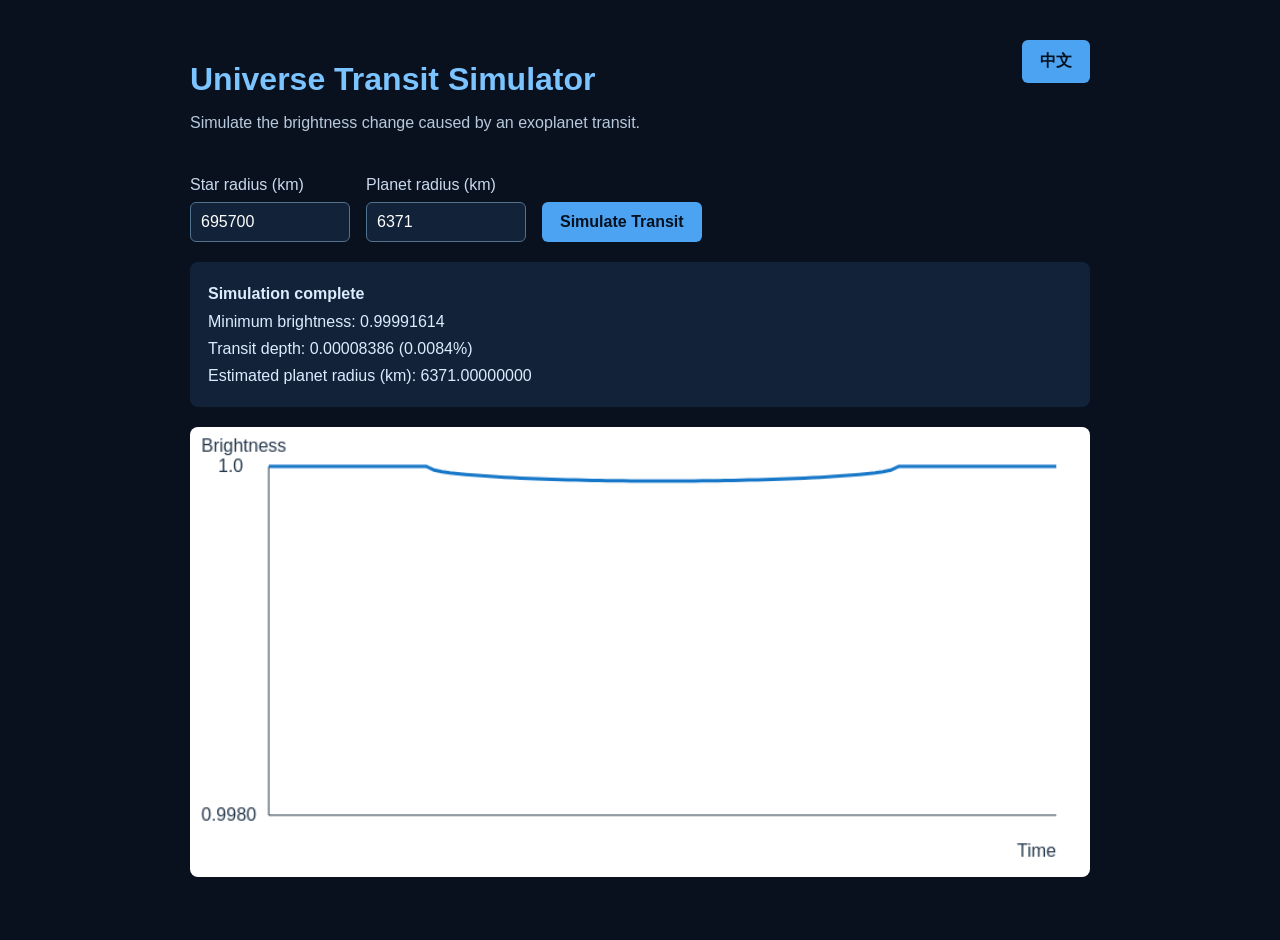
==== web/index.html @ 0ec91656 "Created a Universe" ====
<!DOCTYPE html>
<html lang="en">
<head>
  <meta charset="UTF-8">
  <meta name="viewport" content="width=device-width, initial-scale=1.0">
  <title>Universe Transit Simulator</title>
  <link rel="stylesheet" href="style.css">
  <script src="app.js" defer></script>
</head>

<body>
  <main>
    <div class="top-bar">
      <div>
        <h1 data-i18n="title">Universe Transit Simulator</h1>
        <p data-i18n="subtitle">
          Simulate the brightness change caused by an exoplanet transit.
        </p>
      </div>

      <button id="language-button">中文</button>
    </div>

    <section class="controls">
      <label>
        <span data-i18n="starRadius">Star radius</span>
        <input id="star-radius" type="number" value="695700" min="1" step="1">
      </label>

      <label>
        <span data-i18n="planetRadius">Planet radius</span>
        <input id="planet-radius" type="number" value="6371" min="1" step="1">
      </label>

      <button id="simulate-button" data-i18n="simulate">
        Simulate Transit
      </button>
    </section>

    <section id="results"></section>

    <canvas id="light-curve" width="800" height="400"></canvas>
  </main>
</body>
</html>
---- web/style.css ----
* {
  box-sizing: border-box;
}

body {
  margin: 0;
  min-height: 100vh;
  font-family: Arial, sans-serif;
  background: #09111f;
  color: #eef5ff;
}

main {
  width: min(900px, 92%);
  margin: 40px auto;
}

h1 {
  color: #7cc4ff;
  margin-bottom: 8px;
}

p {
  color: #b7c9dc;
}

.controls {
  display: flex;
  gap: 16px;
  align-items: end;
  flex-wrap: wrap;
  margin: 28px 0 20px;
}

label {
  display: flex;
  flex-direction: column;
  gap: 8px;
  color: #c9d9eb;
}

input {
  width: 160px;
  padding: 10px;
  border: 1px solid #52718e;
  border-radius: 6px;
  background: #122238;
  color: white;
  font-size: 16px;
}

button {
  padding: 11px 18px;
  border: 0;
  border-radius: 6px;
  background: #4ba3f2;
  color: #06111f;
  font-size: 16px;
  font-weight: bold;
  cursor: pointer;
}

button:hover {
  background: #7cc4ff;
}

#results {
  min-height: 90px;
  padding: 18px;
  margin-bottom: 20px;
  border-radius: 8px;
  background: #122238;
  color: #dcecff;
  line-height: 1.7;
}

canvas {
  width: 100%;
  background: white;
  border-radius: 8px;
}

.top-bar {
  display: flex;
  justify-content: space-between;
  gap: 20px;
  align-items: start;
}

#language-button {
  white-space: nowrap;
}
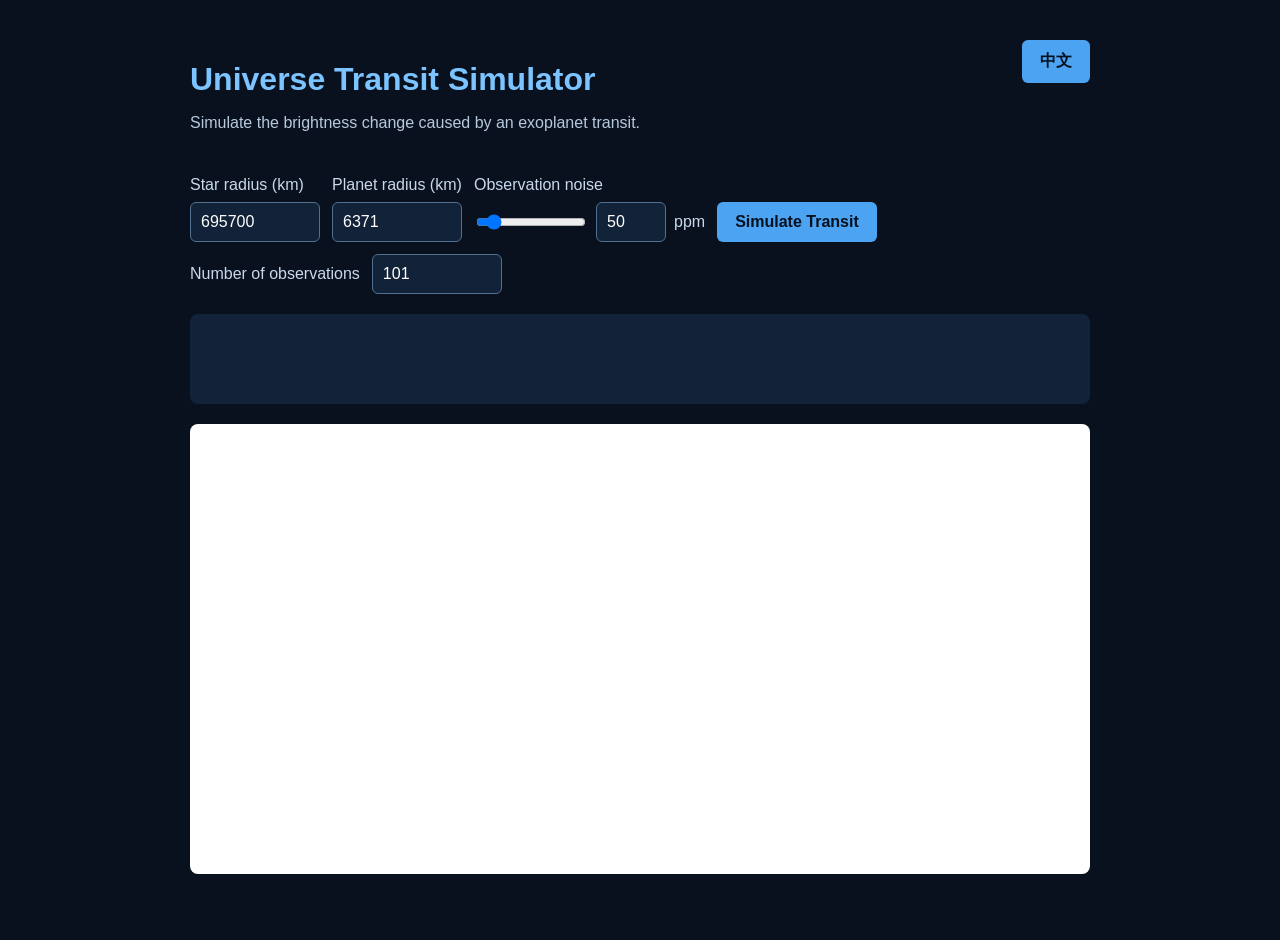
==== commit 85042daa: "Update" ====
--- a/web/index.html
+++ b/web/index.html
@@ -23,18 +23,59 @@
 
     <section class="controls">
       <label>
-        <span data-i18n="starRadius">Star radius</span>
+        <span data-i18n="starRadius">Star radius (km)</span>
         <input id="star-radius" type="number" value="695700" min="1" step="1">
       </label>
 
       <label>
-        <span data-i18n="planetRadius">Planet radius</span>
+        <span data-i18n="planetRadius">Planet radius (km)</span>
         <input id="planet-radius" type="number" value="6371" min="1" step="1">
       </label>
 
-      <button id="simulate-button" data-i18n="simulate">
-        Simulate Transit
-      </button>
+    <label class="noise-control">
+    <span data-i18n="noiseLevel">Observation noise</span>
+
+    <div class="noise-inputs">
+        <input
+        id="noise-level"
+        type="range"
+        value="50"
+        min="0"
+        max="500"
+        step="1"
+        >
+
+        <input
+        id="noise-number"
+        type="number"
+        value="50"
+        min="0"
+        max="500"
+        step="1"
+        >
+
+        <span>ppm</span>
+    </div>
+    </label>
+
+      <div class="simulation-action">
+        <button id="simulate-button" data-i18n="simulate">
+          Simulate Transit
+        </button>
+        <span id="simulation-status" aria-live="polite"></span>
+      </div>
+
+      <label class="observation-control">
+        <span data-i18n="observationCount">Number of observations</span>
+        <input
+          id="observation-count"
+          type="number"
+          value="101"
+          min="2"
+          max="1000"
+          step="1"
+        >
+      </label>
     </section>
 
     <section id="results"></section>
--- a/web/style.css
+++ b/web/style.css
@@ -26,7 +26,7 @@
 
 .controls {
   display: flex;
-  gap: 16px;
+  gap: 12px;
   align-items: end;
   flex-wrap: wrap;
   margin: 28px 0 20px;
@@ -89,4 +89,52 @@
 
 #language-button {
   white-space: nowrap;
-}+}
+
+input[type="range"] {
+  width: 110px;
+  padding: 0;
+}
+
+output {
+  color: #7cc4ff;
+  font-weight: bold;
+}
+
+.noise-inputs {
+  display: flex;
+  align-items: center;
+  gap: 8px;
+}
+
+#noise-number {
+  width: 70px;
+}
+
+.controls > label:not(.noise-control) input {
+  width: 130px;
+}
+
+.simulation-action {
+  display: flex;
+  align-items: center;
+  align-self: flex-end;
+  gap: 10px;
+  white-space: nowrap;
+}
+
+#simulation-status {
+  color: #7cc4ff;
+  font-weight: bold;
+}
+
+.observation-control {
+  flex-basis: 100%;
+  flex-direction: row;
+  align-items: center;
+  gap: 12px;
+}
+
+.observation-control input {
+  width: 110px;
+}
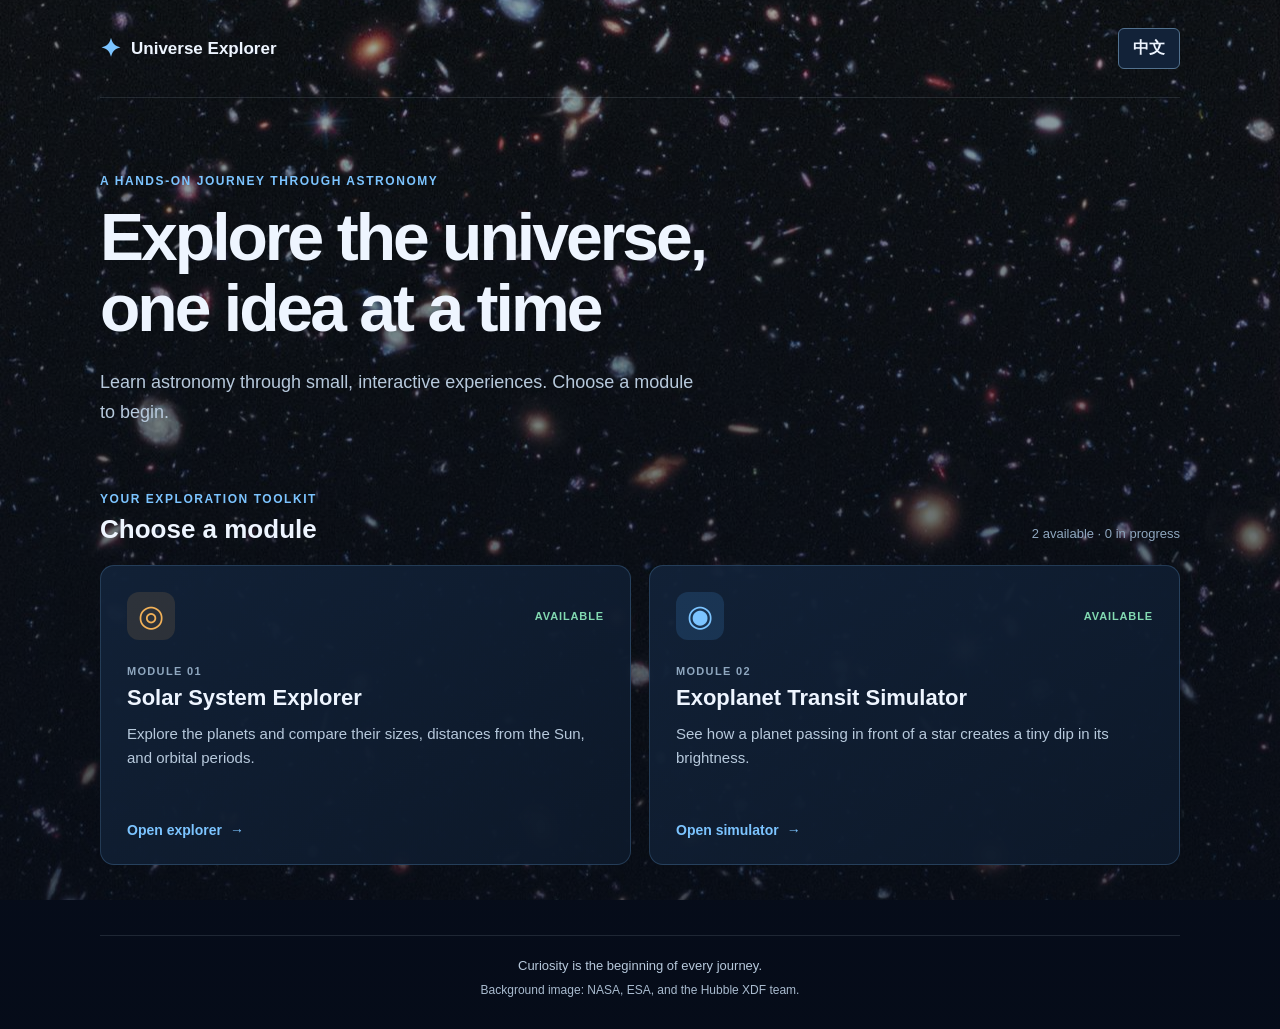
==== commit 7c3ffbfd: "Updates" ====
--- a/web/index.html
+++ b/web/index.html
@@ -3,84 +3,84 @@
 <head>
   <meta charset="UTF-8">
   <meta name="viewport" content="width=device-width, initial-scale=1.0">
-  <title>Universe Transit Simulator</title>
+  <meta name="theme-color" content="#09111f">
+  <title>Universe Explorer</title>
   <link rel="stylesheet" href="style.css">
-  <script src="app.js" defer></script>
+  <script src="home.js" defer></script>
 </head>
 
-<body>
+<body class="home-page">
   <main>
-    <div class="top-bar">
-      <div>
-        <h1 data-i18n="title">Universe Transit Simulator</h1>
-        <p data-i18n="subtitle">
-          Simulate the brightness change caused by an exoplanet transit.
-        </p>
+    <header class="home-header">
+      <a id="home-brand" class="home-brand" href="index.html" aria-label="Universe Explorer home">
+        <span class="brand-symbol" aria-hidden="true">✦</span>
+        <span data-i18n="brand">Universe Explorer</span>
+      </a>
+      <button id="language-button" type="button" aria-label="Change language">中文</button>
+    </header>
+
+    <section class="home-hero" aria-labelledby="home-title">
+      <p class="eyebrow" data-i18n="eyebrow">A hands-on journey through astronomy</p>
+      <h1 id="home-title" data-i18n="title">Explore the universe, one idea at a time.</h1>
+      <p class="home-intro" data-i18n="subtitle">
+        Learn astronomy through small, interactive experiences. Choose a module to begin.
+      </p>
+    </section>
+
+    <section class="module-section" aria-labelledby="modules-title">
+      <div class="section-heading">
+        <div>
+          <p class="eyebrow" data-i18n="collection">YOUR EXPLORATION TOOLKIT</p>
+          <h2 id="modules-title" data-i18n="modulesTitle">Choose a module</h2>
+        </div>
+        <span class="module-count" data-i18n="moduleCount">02 available · 00 in progress</span>
       </div>
 
-      <button id="language-button">中文</button>
-    </div>
+      <div class="module-grid">
+        <a class="module-card module-card-active" href="solar.html">
+          <div class="module-card-top">
+            <span class="module-icon solar-icon" aria-hidden="true">◎</span>
+            <span class="module-status status-available" data-i18n="available">AVAILABLE</span>
+          </div>
+          <p class="module-number" data-i18n="moduleOne">MODULE 01</p>
+          <h3 data-i18n="solarTitle">Solar System Explorer</h3>
+          <p class="module-description" data-i18n="solarDescription">
+            Explore the planets and compare their sizes, distances from the Sun, and orbital periods.
+          </p>
+          <span class="module-action">
+            <span data-i18n="openSolar">Open explorer</span>
+            <span aria-hidden="true">→</span>
+          </span>
+        </a>
 
-    <section class="controls">
-      <label>
-        <span data-i18n="starRadius">Star radius (km)</span>
-        <input id="star-radius" type="number" value="695700" min="1" step="1">
-      </label>
-
-      <label>
-        <span data-i18n="planetRadius">Planet radius (km)</span>
-        <input id="planet-radius" type="number" value="6371" min="1" step="1">
-      </label>
-
-    <label class="noise-control">
-    <span data-i18n="noiseLevel">Observation noise</span>
-
-    <div class="noise-inputs">
-        <input
-        id="noise-level"
-        type="range"
-        value="50"
-        min="0"
-        max="500"
-        step="1"
-        >
-
-        <input
-        id="noise-number"
-        type="number"
-        value="50"
-        min="0"
-        max="500"
-        step="1"
-        >
-
-        <span>ppm</span>
-    </div>
-    </label>
-
-      <div class="simulation-action">
-        <button id="simulate-button" data-i18n="simulate">
-          Simulate Transit
-        </button>
-        <span id="simulation-status" aria-live="polite"></span>
+        <a class="module-card module-card-active" href="transit.html">
+          <div class="module-card-top">
+            <span class="module-icon transit-icon" aria-hidden="true">◉</span>
+            <span class="module-status status-available" data-i18n="available">AVAILABLE</span>
+          </div>
+          <p class="module-number" data-i18n="moduleTwo">MODULE 02</p>
+          <h3 data-i18n="transitTitle">Exoplanet Transit Simulator</h3>
+          <p class="module-description" data-i18n="transitDescription">
+            See how a planet passing in front of a star creates a tiny dip in its brightness.
+          </p>
+          <span class="module-action">
+            <span data-i18n="openModule">Open simulator</span>
+            <span aria-hidden="true">→</span>
+          </span>
+        </a>
       </div>
-
-      <label class="observation-control">
-        <span data-i18n="observationCount">Number of observations</span>
-        <input
-          id="observation-count"
-          type="number"
-          value="101"
-          min="2"
-          max="1000"
-          step="1"
-        >
-      </label>
     </section>
 
-    <section id="results"></section>
-
-    <canvas id="light-curve" width="800" height="400"></canvas>
+    <footer class="home-footer">
+      <p data-i18n="footer">Curiosity is the beginning of every journey.</p>
+      <a
+        class="image-credit"
+        href="https://images.nasa.gov/details/GSFC_20171208_Archive_e001651"
+        target="_blank"
+        rel="noreferrer"
+        data-i18n="homeImageCredit"
+      >Background image: NASA, ESA, and the Hubble XDF team.</a>
+    </footer>
   </main>
 </body>
 </html>
--- a/web/style.css
+++ b/web/style.css
@@ -6,7 +6,13 @@
   margin: 0;
   min-height: 100vh;
   font-family: Arial, sans-serif;
-  background: #09111f;
+  background-color: #080f1d;
+  background-image:
+    linear-gradient(180deg, rgba(5, 11, 24, 0.83), rgba(5, 11, 24, 0.91)),
+    url("images/kepler-9-transit-concept.jpg");
+  background-size: cover;
+  background-position: center 24%;
+  background-attachment: fixed;
   color: #eef5ff;
 }
 
@@ -74,6 +80,24 @@
   line-height: 1.7;
 }
 
+.results-panel h2 {
+  margin: 0 0 10px;
+  color: #eef5ff;
+  font-size: 20px;
+}
+
+.result-interpretation {
+  display: inline-block;
+  margin-top: 6px;
+  color: #b7c9dc;
+}
+
+.result-caveat {
+  margin: 8px 0 0;
+  color: #9db1c6;
+  font-size: 13px;
+}
+
 canvas {
   width: 100%;
   background: white;
@@ -138,3 +162,799 @@
 .observation-control input {
   width: 110px;
 }
+
+.model-note {
+  margin: 0 0 22px;
+  padding: 16px 18px;
+  border: 1px solid #29445f;
+  border-radius: 8px;
+  background: #0e1b2c;
+  color: #c9d9eb;
+  line-height: 1.65;
+}
+
+.model-note summary {
+  color: #7cc4ff;
+  cursor: pointer;
+  font-weight: bold;
+}
+
+.model-note p:last-child {
+  margin-bottom: 0;
+}
+
+.model-note code {
+  color: #eef5ff;
+}
+
+.chart-section h2 {
+  margin: 0 0 12px;
+  color: #eef5ff;
+  font-size: 20px;
+}
+
+.visually-hidden {
+  position: absolute;
+  width: 1px;
+  height: 1px;
+  padding: 0;
+  margin: -1px;
+  overflow: hidden;
+  clip: rect(0, 0, 0, 0);
+  white-space: nowrap;
+  border: 0;
+}
+
+.top-actions {
+  display: flex;
+  align-items: center;
+  gap: 14px;
+}
+
+.back-home {
+  color: #b7c9dc;
+  text-decoration: none;
+  white-space: nowrap;
+}
+
+.back-home:hover {
+  color: #7cc4ff;
+}
+
+.home-page {
+  background:
+    linear-gradient(180deg, rgba(5, 11, 24, 0.38), rgba(5, 11, 24, 0.78)),
+    url("images/hubble-extreme-deep-field.jpg") center 42% / cover fixed,
+    #080f1d;
+}
+
+.transit-page {
+  background-image:
+    linear-gradient(180deg, rgba(5, 11, 24, 0.81), rgba(5, 11, 24, 0.9)),
+    url("images/kepler-9-transit-concept.jpg");
+  background-position: center 20%;
+}
+
+.image-credit {
+  color: #a9bbcf;
+  font-size: 12px;
+  line-height: 1.5;
+  text-decoration: none;
+}
+
+.image-credit:hover {
+  color: #d8e9fa;
+  text-decoration: underline;
+}
+
+.page-image-credit {
+  padding: 22px 0 30px;
+  text-align: right;
+}
+
+.home-footer p {
+  margin: 0 0 8px;
+}
+
+.home-footer .image-credit {
+  display: inline-block;
+  max-width: 100%;
+  text-align: center;
+}
+
+.solar-page {
+  background:
+    linear-gradient(180deg, rgba(5, 11, 24, 0.7), rgba(5, 11, 24, 0.83)),
+    url("images/solar-system-eight-planets.jpg") center 28% / cover fixed,
+    #080f1d;
+  background-attachment: fixed;
+}
+
+.solar-main {
+  width: min(1000px, 92%);
+  margin: 34px auto 0;
+}
+
+.solar-intro {
+  max-width: 720px;
+  margin: 34px 0 24px;
+  color: #c1d2e3;
+  font-size: 17px;
+  line-height: 1.7;
+}
+
+.solar-intro p:last-child {
+  margin-bottom: 0;
+}
+
+.solar-panel {
+  margin: 18px 0;
+  padding: 24px;
+  border: 1px solid rgba(137, 176, 211, 0.2);
+  border-radius: 16px;
+  background: linear-gradient(145deg, rgba(14, 28, 47, 0.94), rgba(9, 19, 34, 0.94));
+  box-shadow: 0 18px 55px rgba(0, 0, 0, 0.16);
+}
+
+.solar-section-heading {
+  display: flex;
+  align-items: center;
+  justify-content: space-between;
+  gap: 18px;
+}
+
+.solar-section-heading .eyebrow,
+.solar-panel > .eyebrow {
+  margin-bottom: 7px;
+}
+
+.solar-panel h2 {
+  margin: 0;
+  color: #eef5ff;
+  font-size: clamp(21px, 3vw, 27px);
+}
+
+.section-description {
+  max-width: 760px;
+  margin: 12px 0 0;
+  color: #9fb4c9;
+  font-size: 14px;
+  line-height: 1.65;
+}
+
+.secondary-button {
+  flex: 0 0 auto;
+  border: 1px solid #526d89;
+  background: rgba(18, 34, 56, 0.82);
+  color: #e2effc;
+}
+
+.secondary-button:hover {
+  background: #1b3551;
+}
+
+.orbit-visual {
+  overflow: hidden;
+  margin: 18px auto 8px;
+  border: 1px solid rgba(119, 157, 193, 0.14);
+  border-radius: 14px;
+  background:
+    radial-gradient(ellipse at center, rgba(29, 56, 84, 0.58), rgba(6, 14, 26, 0.88) 72%);
+}
+
+.orbit-svg {
+  display: block;
+  width: 100%;
+  height: auto;
+  max-height: 620px;
+}
+
+.orbit-tracks circle {
+  fill: none;
+  stroke: rgba(164, 191, 216, 0.24);
+  stroke-width: 1.25;
+  stroke-dasharray: 3 6;
+}
+
+.sun-glow {
+  fill: url(#sun-glow);
+}
+
+.sun-core {
+  fill: #fff4c2;
+  filter: drop-shadow(0 0 9px rgba(255, 196, 94, 0.9));
+}
+
+.sun-hit-area {
+  fill: transparent;
+  cursor: pointer;
+}
+
+.sun-select:focus-visible {
+  outline: none;
+}
+
+.sun-select:focus-visible .sun-core {
+  stroke: #ffffff;
+  stroke-width: 3;
+}
+
+.orbit-motion {
+  transform-box: view-box;
+  transform-origin: 400px 325px;
+  animation: orbit-revolution var(--orbit-duration) linear infinite;
+}
+
+.orbit-motion circle {
+  stroke: rgba(255, 255, 255, 0.6);
+  stroke-width: 1;
+  transition: filter 180ms ease, stroke-width 180ms ease;
+}
+
+.orbit-motion.mercury-orbit circle { fill: #aaa39b; }
+.orbit-motion.venus-orbit circle { fill: #e6b875; }
+.orbit-motion.earth-orbit circle { fill: #61a9f2; }
+.orbit-motion.mars-orbit circle { fill: #e37b58; }
+.orbit-motion.jupiter-orbit circle { fill: #dfa779; }
+.orbit-motion.saturn-orbit circle { fill: #e8cd87; }
+.orbit-motion.uranus-orbit circle { fill: #81d5dc; }
+.orbit-motion.neptune-orbit circle { fill: #5d84ee; }
+
+.saturn-rings {
+  fill: none;
+  stroke: #eed89f;
+  stroke-width: 2.5;
+}
+
+.orbit-visual.is-paused .orbit-motion {
+  animation-play-state: paused;
+}
+
+.orbit-visual[data-selected="mercury"] .mercury-orbit circle,
+.orbit-visual[data-selected="venus"] .venus-orbit circle,
+.orbit-visual[data-selected="earth"] .earth-orbit circle,
+.orbit-visual[data-selected="mars"] .mars-orbit circle,
+.orbit-visual[data-selected="jupiter"] .jupiter-orbit circle,
+.orbit-visual[data-selected="saturn"] .saturn-orbit circle,
+.orbit-visual[data-selected="uranus"] .uranus-orbit circle,
+.orbit-visual[data-selected="neptune"] .neptune-orbit circle {
+  filter: drop-shadow(0 0 8px currentColor);
+  stroke: #ffffff;
+  stroke-width: 2;
+}
+
+.orbit-visual[data-selected="sun"] .sun-core {
+  stroke: #ffffff;
+  stroke-width: 2;
+  filter: drop-shadow(0 0 14px rgba(255, 208, 105, 1));
+}
+
+@keyframes orbit-revolution {
+  from { transform: rotate(0deg); }
+  to { transform: rotate(360deg); }
+}
+
+.planet-picker {
+  display: flex;
+  flex-wrap: wrap;
+  justify-content: center;
+  gap: 8px;
+  margin-top: 16px;
+}
+
+.planet-choice {
+  display: inline-flex;
+  align-items: center;
+  gap: 8px;
+  padding: 8px 12px;
+  border: 1px solid rgba(137, 176, 211, 0.24);
+  border-radius: 999px;
+  background: rgba(8, 17, 31, 0.64);
+  color: #c9d9eb;
+  font-size: 14px;
+  font-weight: normal;
+}
+
+.planet-choice:hover,
+.planet-choice.is-selected {
+  border-color: #7cc4ff;
+  background: rgba(46, 93, 137, 0.4);
+  color: #fff;
+}
+
+.planet-choice:focus-visible,
+.size-planet:focus-visible,
+.secondary-button:focus-visible {
+  outline: 2px solid #a4d7ff;
+  outline-offset: 3px;
+}
+
+.planet-swatch {
+  width: 10px;
+  height: 10px;
+  flex: 0 0 auto;
+  border-radius: 50%;
+}
+
+.sun-swatch { background: #ffc45e; box-shadow: 0 0 8px rgba(255, 196, 94, 0.8); }
+.mercury-swatch { background: #aaa39b; }
+.venus-swatch { background: #e6b875; }
+.earth-swatch { background: #61a9f2; }
+.mars-swatch { background: #e37b58; }
+.jupiter-swatch { background: #dfa779; }
+.saturn-swatch { background: #e8cd87; }
+.uranus-swatch { background: #81d5dc; }
+.neptune-swatch { background: #5d84ee; }
+
+.planet-detail-panel {
+  border-color: rgba(124, 196, 255, 0.3);
+}
+
+.detail-heading {
+  align-items: flex-end;
+}
+
+.planet-type {
+  padding: 6px 11px;
+  border: 1px solid rgba(124, 196, 255, 0.24);
+  border-radius: 999px;
+  color: #9ecbf0;
+  font-size: 13px;
+}
+
+.planet-fact {
+  max-width: 800px;
+  margin: 15px 0 20px;
+  color: #c4d6e8;
+  line-height: 1.7;
+}
+
+.planet-stats {
+  display: grid;
+  grid-template-columns: repeat(4, minmax(0, 1fr));
+  gap: 10px;
+  margin: 0;
+}
+
+.planet-stats > div {
+  min-width: 0;
+  padding: 13px;
+  border: 1px solid rgba(137, 176, 211, 0.14);
+  border-radius: 10px;
+  background: rgba(5, 13, 25, 0.42);
+}
+
+.planet-stats dt {
+  margin-bottom: 7px;
+  color: #91a9c1;
+  font-size: 12px;
+  line-height: 1.5;
+}
+
+.planet-stats dd {
+  margin: 0;
+  color: #f0f6fc;
+  font-size: 15px;
+  font-weight: bold;
+  line-height: 1.45;
+  overflow-wrap: anywhere;
+}
+
+.unit-note {
+  margin: 12px 0 0;
+  color: #8fa7bf;
+  font-size: 12px;
+  line-height: 1.6;
+}
+
+.kepler-result {
+  margin: 16px 0 0;
+  padding: 12px 14px;
+  border-left: 3px solid #f2b158;
+  background: rgba(242, 177, 88, 0.08);
+  color: #d7e3ef;
+  font-size: 13px;
+  line-height: 1.7;
+}
+
+.kepler-result strong {
+  color: #f5c879;
+}
+
+.kepler-result-note {
+  border-left-color: #ffc45e;
+}
+
+.size-comparison {
+  display: grid;
+  grid-template-columns: repeat(8, minmax(0, 1fr));
+  gap: 8px;
+  align-items: stretch;
+  margin-top: 20px;
+}
+
+.size-planet {
+  display: flex;
+  min-width: 0;
+  flex-direction: column;
+  align-items: center;
+  justify-content: flex-end;
+  gap: 6px;
+  padding: 12px 5px;
+  border: 1px solid transparent;
+  border-radius: 10px;
+  background: rgba(5, 13, 25, 0.32);
+  color: #c9d9eb;
+  font-size: 12px;
+  font-weight: normal;
+}
+
+.size-planet:hover,
+.size-planet.is-selected {
+  border-color: rgba(124, 196, 255, 0.52);
+  background: rgba(46, 93, 137, 0.28);
+}
+
+.size-orb {
+  display: block;
+  width: var(--planet-size);
+  height: var(--planet-size);
+  flex: 0 0 auto;
+  border: 1px solid rgba(255, 255, 255, 0.42);
+  border-radius: 50%;
+  box-shadow: inset -5px -4px 9px rgba(0, 0, 0, 0.28), 0 0 12px rgba(108, 166, 220, 0.14);
+}
+
+.size-planet-name {
+  margin-top: 8px;
+  color: #eef5ff;
+  font-weight: bold;
+}
+
+.size-planet-value,
+.size-earth-ratio {
+  color: #a9bbcf;
+  font-size: 10px;
+  text-align: center;
+}
+
+.kepler-panel > p:not(.eyebrow) {
+  color: #c1d2e3;
+  line-height: 1.75;
+}
+
+.kepler-panel .book-reference {
+  margin-bottom: 0;
+  color: #91a9c1;
+  font-size: 13px;
+}
+
+.solar-footer {
+  display: flex;
+  flex-wrap: wrap;
+  justify-content: space-between;
+  gap: 8px 20px;
+  padding: 18px 0 32px;
+}
+
+@media (prefers-reduced-motion: reduce) {
+  .orbit-visual:not(.motion-enabled) .orbit-motion {
+    animation: none;
+  }
+}
+
+@media (max-width: 640px) {
+  .solar-page {
+    background-attachment: scroll;
+  }
+
+  .solar-main {
+    width: min(100% - 28px, 520px);
+    margin-top: 22px;
+  }
+
+  .solar-intro {
+    margin-top: 24px;
+    font-size: 15px;
+  }
+
+  .solar-panel {
+    padding: 18px 14px;
+  }
+
+  .solar-section-heading {
+    align-items: flex-start;
+    flex-direction: column;
+  }
+
+  .orbit-svg {
+    width: 100%;
+    max-width: 100%;
+  }
+
+  .orbit-visual {
+    height: auto;
+  }
+
+  .planet-stats {
+    grid-template-columns: repeat(2, minmax(0, 1fr));
+  }
+
+  .size-comparison {
+    grid-template-columns: repeat(4, minmax(0, 1fr));
+  }
+
+  .solar-footer {
+    flex-direction: column;
+  }
+}
+
+@media (max-width: 640px) {
+  body {
+    background-attachment: scroll;
+  }
+
+  .home-page {
+    background-attachment: scroll;
+  }
+
+  .transit-page {
+    background-attachment: scroll;
+  }
+
+  .page-image-credit {
+    text-align: left;
+  }
+}
+
+.home-page main {
+  width: min(1080px, 90%);
+  margin: 0 auto;
+}
+
+.home-header {
+  display: flex;
+  align-items: center;
+  justify-content: space-between;
+  padding: 28px 0;
+  border-bottom: 1px solid rgba(183, 201, 220, 0.14);
+}
+
+.home-brand {
+  display: inline-flex;
+  align-items: center;
+  gap: 10px;
+  color: #eef5ff;
+  font-size: 17px;
+  font-weight: bold;
+  text-decoration: none;
+}
+
+.brand-symbol {
+  color: #7cc4ff;
+  font-size: 25px;
+}
+
+.home-header button {
+  padding: 9px 14px;
+  border: 1px solid #52718e;
+  background: #122238;
+  color: #eef5ff;
+}
+
+.home-header button:hover {
+  background: #1a3452;
+}
+
+.home-hero {
+  max-width: 760px;
+  padding: 76px 0 64px;
+}
+
+.eyebrow {
+  margin: 0 0 14px;
+  color: #7cc4ff;
+  font-size: 12px;
+  font-weight: bold;
+  letter-spacing: 0.13em;
+  text-transform: uppercase;
+}
+
+.home-hero h1 {
+  max-width: 700px;
+  margin: 0;
+  color: #eef5ff;
+  font-size: clamp(38px, 7vw, 66px);
+  letter-spacing: -0.045em;
+  line-height: 1.08;
+}
+
+.home-intro {
+  max-width: 600px;
+  margin: 22px 0 0;
+  font-size: 18px;
+  line-height: 1.7;
+}
+
+.module-section {
+  padding-bottom: 70px;
+}
+
+.section-heading {
+  display: flex;
+  align-items: end;
+  justify-content: space-between;
+  gap: 20px;
+  margin-bottom: 20px;
+}
+
+.section-heading .eyebrow {
+  margin-bottom: 8px;
+}
+
+.section-heading h2 {
+  margin: 0;
+  color: #eef5ff;
+  font-size: 26px;
+}
+
+.module-count {
+  padding-bottom: 4px;
+  color: #8fa7bf;
+  font-size: 13px;
+}
+
+.module-grid {
+  display: grid;
+  grid-template-columns: repeat(2, minmax(0, 1fr));
+  gap: 18px;
+}
+
+.module-card {
+  display: flex;
+  min-height: 300px;
+  flex-direction: column;
+  align-items: flex-start;
+  padding: 26px;
+  border: 1px solid rgba(124, 196, 255, 0.2);
+  border-radius: 14px;
+  background: linear-gradient(145deg, rgba(18, 34, 56, 0.96), rgba(13, 25, 42, 0.96));
+  color: #eef5ff;
+}
+
+a.module-card {
+  text-decoration: none;
+  transition: transform 160ms ease, border-color 160ms ease, background-color 160ms ease;
+}
+
+a.module-card:hover,
+a.module-card:focus-visible {
+  transform: translateY(-4px);
+  border-color: #7cc4ff;
+  outline: none;
+}
+
+.module-card-top {
+  display: flex;
+  width: 100%;
+  align-items: center;
+  justify-content: space-between;
+}
+
+.module-icon {
+  display: grid;
+  width: 48px;
+  height: 48px;
+  place-items: center;
+  border-radius: 12px;
+  font-size: 30px;
+}
+
+.transit-icon {
+  background: rgba(75, 163, 242, 0.16);
+  color: #7cc4ff;
+}
+
+.solar-icon {
+  background: rgba(242, 177, 88, 0.12);
+  color: #f2b158;
+}
+
+.module-status {
+  font-size: 11px;
+  font-weight: bold;
+  letter-spacing: 0.08em;
+}
+
+.status-available {
+  color: #82d9b1;
+}
+
+.status-upcoming {
+  color: #f2b158;
+}
+
+.module-number {
+  margin: 25px 0 8px;
+  color: #8fa7bf;
+  font-size: 11px;
+  font-weight: bold;
+  letter-spacing: 0.12em;
+}
+
+.module-card h3 {
+  margin: 0;
+  font-size: 22px;
+}
+
+.module-description {
+  margin: 11px 0 20px;
+  color: #b7c9dc;
+  font-size: 15px;
+  line-height: 1.6;
+}
+
+.module-action {
+  display: inline-flex;
+  gap: 8px;
+  align-items: center;
+  margin-top: auto;
+  color: #7cc4ff;
+  font-size: 14px;
+  font-weight: bold;
+}
+
+.module-action-muted {
+  color: #8fa7bf;
+}
+
+.home-footer {
+  padding: 22px 0 30px;
+  border-top: 1px solid rgba(183, 201, 220, 0.14);
+  color: #8fa7bf;
+  font-size: 13px;
+  text-align: center;
+}
+
+@media (max-width: 640px) {
+  .home-page main {
+    width: min(100% - 32px, 480px);
+  }
+
+  .home-header {
+    padding: 18px 0;
+  }
+
+  .home-hero {
+    padding: 58px 0 44px;
+  }
+
+  .home-intro {
+    font-size: 16px;
+  }
+
+  .section-heading {
+    align-items: flex-start;
+    flex-direction: column;
+    gap: 8px;
+  }
+
+  .module-grid {
+    grid-template-columns: 1fr;
+  }
+
+  .module-card {
+    min-height: 270px;
+    padding: 22px;
+  }
+
+  .top-bar {
+    align-items: flex-start;
+    flex-direction: column;
+  }
+
+  .top-actions {
+    align-self: stretch;
+    justify-content: space-between;
+  }
+}
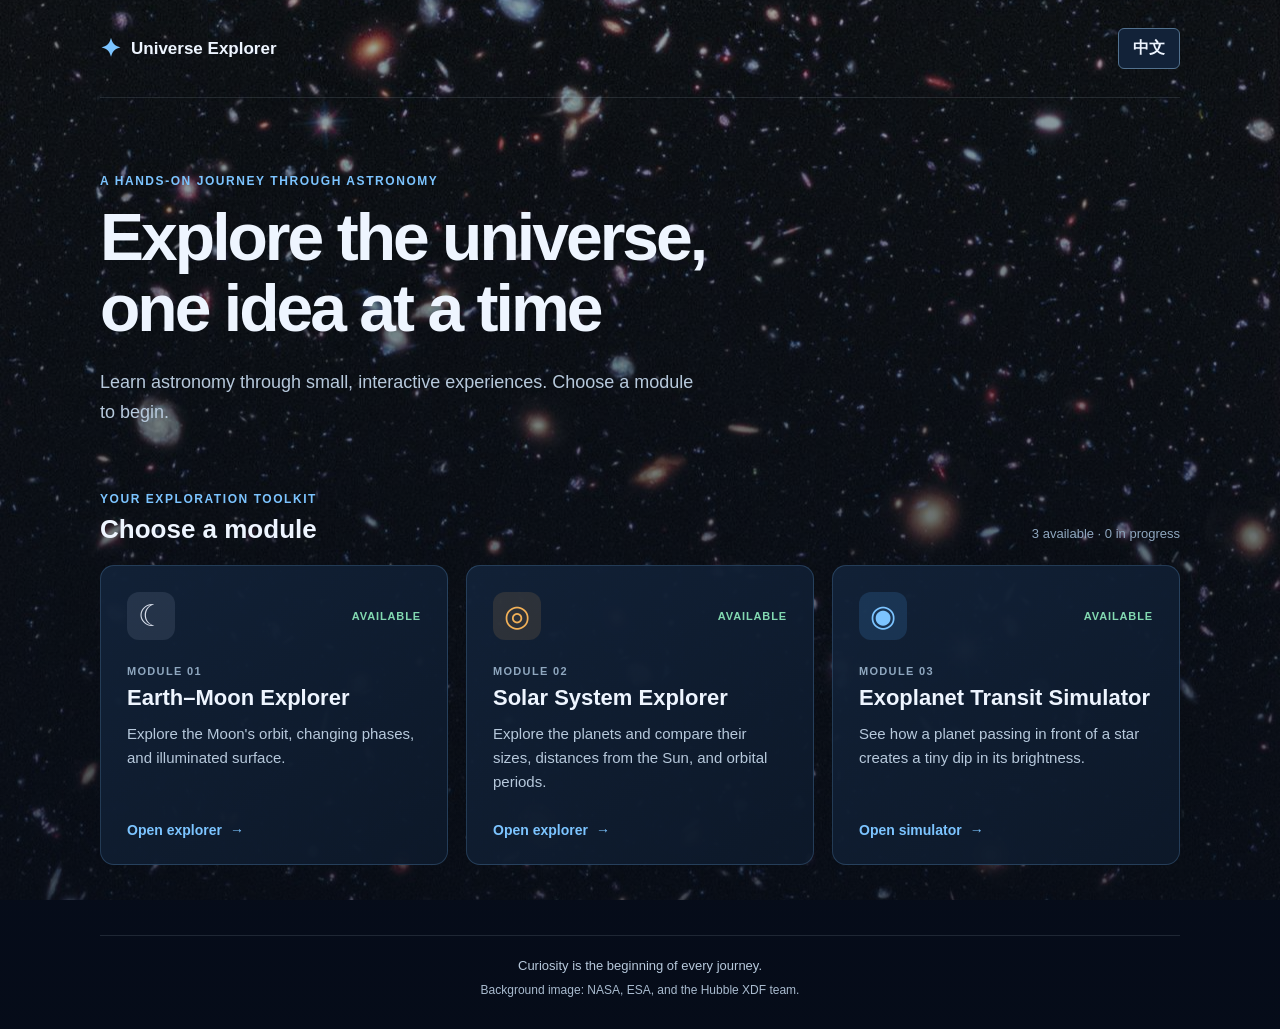
==== commit 43e1d846: "Add Earth-Moon system explorer module" ====
--- a/web/index.html
+++ b/web/index.html
@@ -6,6 +6,7 @@
   <meta name="theme-color" content="#09111f">
   <title>Universe Explorer</title>
   <link rel="stylesheet" href="style.css">
+  <script src="analytics.js" defer></script>
   <script src="home.js" defer></script>
 </head>
 
@@ -33,16 +34,32 @@
           <p class="eyebrow" data-i18n="collection">YOUR EXPLORATION TOOLKIT</p>
           <h2 id="modules-title" data-i18n="modulesTitle">Choose a module</h2>
         </div>
-        <span class="module-count" data-i18n="moduleCount">02 available · 00 in progress</span>
+        <span class="module-count" data-i18n="moduleCount">03 available · 00 in progress</span>
       </div>
 
       <div class="module-grid">
+        <a class="module-card module-card-active" href="moon.html">
+          <div class="module-card-top">
+            <span class="module-icon moon-icon" aria-hidden="true">☾</span>
+            <span class="module-status status-available" data-i18n="available">AVAILABLE</span>
+          </div>
+          <p class="module-number" data-i18n="moduleOne">MODULE 01</p>
+          <h3 data-i18n="moonTitle">Earth–Moon Explorer</h3>
+          <p class="module-description" data-i18n="moonDescription">
+            Explore the Moon's orbit, changing phases, and illuminated surface.
+          </p>
+          <span class="module-action">
+            <span data-i18n="openExplorer">Open explorer</span>
+            <span aria-hidden="true">→</span>
+          </span>
+        </a>
+
         <a class="module-card module-card-active" href="solar.html">
           <div class="module-card-top">
             <span class="module-icon solar-icon" aria-hidden="true">◎</span>
             <span class="module-status status-available" data-i18n="available">AVAILABLE</span>
           </div>
-          <p class="module-number" data-i18n="moduleOne">MODULE 01</p>
+          <p class="module-number" data-i18n="moduleTwo">MODULE 02</p>
           <h3 data-i18n="solarTitle">Solar System Explorer</h3>
           <p class="module-description" data-i18n="solarDescription">
             Explore the planets and compare their sizes, distances from the Sun, and orbital periods.
@@ -58,7 +75,7 @@
             <span class="module-icon transit-icon" aria-hidden="true">◉</span>
             <span class="module-status status-available" data-i18n="available">AVAILABLE</span>
           </div>
-          <p class="module-number" data-i18n="moduleTwo">MODULE 02</p>
+          <p class="module-number" data-i18n="moduleThree">MODULE 03</p>
           <h3 data-i18n="transitTitle">Exoplanet Transit Simulator</h3>
           <p class="module-description" data-i18n="transitDescription">
             See how a planet passing in front of a star creates a tiny dip in its brightness.
--- a/web/style.css
+++ b/web/style.css
@@ -270,6 +270,212 @@
   background-attachment: fixed;
 }
 
+.moon-page {
+  background:
+    linear-gradient(180deg, rgba(5, 11, 24, 0.72), rgba(5, 11, 24, 0.88)),
+    url("images/solar-system-eight-planets.jpg") center 28% / cover fixed,
+    #080f1d;
+}
+
+.moon-main {
+  width: min(900px, 92%);
+  margin: 34px auto 0;
+}
+
+.moon-intro {
+  max-width: 720px;
+  margin: 34px 0 24px;
+  color: #c1d2e3;
+  line-height: 1.7;
+}
+
+.moon-intro h2 {
+  margin: 0;
+  color: #eef5ff;
+  font-size: clamp(25px, 4vw, 34px);
+}
+
+.moon-intro > p:last-child {
+  margin-bottom: 0;
+}
+
+.moon-day-badge {
+  flex: 0 0 auto;
+  padding: 8px 12px;
+  border: 1px solid rgba(137, 176, 211, 0.24);
+  border-radius: 999px;
+  color: #b7c9dc;
+  font-size: 13px;
+}
+
+.moon-day-badge strong {
+  color: #eef5ff;
+  font-variant-numeric: tabular-nums;
+}
+
+.moon-visual {
+  margin: 18px auto 10px;
+  overflow: hidden;
+  border: 1px solid rgba(119, 157, 193, 0.14);
+  border-radius: 14px;
+  background: radial-gradient(ellipse at center, rgba(29, 56, 84, 0.58), rgba(6, 14, 26, 0.88) 72%);
+}
+
+.moon-orbit-svg {
+  display: block;
+  width: 100%;
+  height: auto;
+}
+
+.moon-orbit-svg text {
+  fill: #c9d9eb;
+  font-family: Arial, sans-serif;
+  font-size: 13px;
+}
+
+.sun-direction path {
+  fill: none;
+  stroke: #f2b158;
+  stroke-width: 2;
+}
+
+.moon-orbit-track {
+  fill: none;
+  stroke: rgba(164, 191, 216, 0.42);
+  stroke-dasharray: 4 7;
+  stroke-width: 1.5;
+}
+
+.earth-body {
+  stroke: rgba(171, 222, 255, 0.8);
+  stroke-width: 1.5;
+}
+
+.earth-label {
+  font-weight: bold;
+}
+
+.orbiting-moon circle:first-child {
+  stroke: rgba(255, 255, 255, 0.65);
+  stroke-width: 1;
+}
+
+.orbit-moon-shadow,
+.moon-disc-shadow {
+  fill: #111824;
+}
+
+.moon-orbit-label {
+  fill: #91a9c1 !important;
+  font-size: 11px !important;
+}
+
+.moon-phase-summary {
+  display: flex;
+  align-items: center;
+  gap: 18px;
+  width: fit-content;
+  margin: 22px auto;
+}
+
+.moon-phase-disc {
+  width: 92px;
+  height: 92px;
+  flex: 0 0 auto;
+  filter: drop-shadow(0 0 18px rgba(236, 231, 208, 0.15));
+}
+
+.moon-phase-disc svg {
+  display: block;
+  width: 100%;
+  height: 100%;
+}
+
+.moon-disc-lit {
+  fill: #e9e5d8;
+}
+
+.moon-phase-summary .eyebrow {
+  margin-bottom: 5px;
+}
+
+.moon-phase-summary h3 {
+  margin: 0;
+  color: #f0f6fc;
+  font-size: 21px;
+}
+
+.phase-illumination-text {
+  margin: 6px 0 0;
+  color: #a9bbcf;
+  font-size: 14px;
+}
+
+.phase-illumination-text strong {
+  color: #f0f6fc;
+  font-variant-numeric: tabular-nums;
+}
+
+.moon-time-control {
+  display: flex;
+  flex-direction: column;
+  gap: 10px;
+  margin-top: 24px;
+  color: #c9d9eb;
+  font-weight: bold;
+}
+
+.moon-time-control input[type="range"] {
+  width: 100%;
+  accent-color: #7cc4ff;
+}
+
+.moon-range-labels {
+  display: flex;
+  justify-content: space-between;
+  gap: 8px;
+  color: #9fb4c9;
+  font-size: 11px;
+  font-weight: normal;
+}
+
+.moon-facts-grid {
+  display: grid;
+  grid-template-columns: repeat(4, minmax(0, 1fr));
+  gap: 10px;
+  margin: 18px 0 0;
+}
+
+.moon-facts-grid > div {
+  min-width: 0;
+  padding: 13px;
+  border: 1px solid rgba(137, 176, 211, 0.14);
+  border-radius: 10px;
+  background: rgba(5, 13, 25, 0.42);
+}
+
+.moon-facts-grid dt {
+  margin-bottom: 7px;
+  color: #91a9c1;
+  font-size: 12px;
+  line-height: 1.5;
+}
+
+.moon-facts-grid dd {
+  margin: 0;
+  color: #f0f6fc;
+  font-size: 15px;
+  font-weight: bold;
+  line-height: 1.45;
+}
+
+.moon-explanation {
+  margin: 16px 0 0;
+  color: #c1d2e3;
+  font-size: 14px;
+  line-height: 1.7;
+}
+
 .solar-main {
   width: min(1000px, 92%);
   margin: 34px auto 0;
@@ -618,6 +824,105 @@
   text-align: center;
 }
 
+.planet-comparison {
+  margin-top: 28px;
+  padding-top: 22px;
+  border-top: 1px solid rgba(137, 176, 211, 0.18);
+}
+
+.planet-comparison h3 {
+  margin: 0;
+  color: #eef5ff;
+  font-size: 18px;
+}
+
+.comparison-picker {
+  display: flex;
+  flex-wrap: wrap;
+  gap: 8px;
+  margin-top: 14px;
+}
+
+.comparison-planet {
+  display: inline-flex;
+  align-items: center;
+  gap: 8px;
+  padding: 8px 12px;
+  border: 1px solid rgba(137, 176, 211, 0.24);
+  border-radius: 999px;
+  background: rgba(8, 17, 31, 0.64);
+  color: #c9d9eb;
+  font-size: 14px;
+  font-weight: normal;
+}
+
+.comparison-planet:hover,
+.comparison-planet.is-selected {
+  border-color: #7cc4ff;
+  background: rgba(46, 93, 137, 0.4);
+  color: #fff;
+}
+
+.comparison-planet:focus-visible {
+  outline: 2px solid #a4d7ff;
+  outline-offset: 3px;
+}
+
+.comparison-results {
+  margin-top: 16px;
+}
+
+.comparison-empty {
+  margin: 0;
+  color: #a9bbcf;
+  font-size: 13px;
+}
+
+.comparison-table-wrap {
+  overflow-x: auto;
+  border: 1px solid rgba(137, 176, 211, 0.18);
+  border-radius: 10px;
+}
+
+.comparison-table {
+  width: 100%;
+  min-width: 480px;
+  border-collapse: collapse;
+  text-align: left;
+}
+
+.comparison-table th,
+.comparison-table td {
+  padding: 11px 13px;
+  border-bottom: 1px solid rgba(137, 176, 211, 0.14);
+  color: #dce9f6;
+  font-size: 13px;
+  line-height: 1.5;
+  vertical-align: top;
+}
+
+.comparison-table thead th {
+  background: rgba(46, 93, 137, 0.2);
+  color: #f0f6fc;
+}
+
+.comparison-table tbody th {
+  width: 26%;
+  color: #91a9c1;
+  font-weight: normal;
+}
+
+.comparison-table tbody tr:last-child th,
+.comparison-table tbody tr:last-child td {
+  border-bottom: 0;
+}
+
+.comparison-planet-heading {
+  display: inline-flex;
+  align-items: center;
+  gap: 8px;
+}
+
 .kepler-panel > p:not(.eyebrow) {
   color: #c1d2e3;
   line-height: 1.75;
@@ -648,11 +953,25 @@
     background-attachment: scroll;
   }
 
+  .moon-page {
+    background-attachment: scroll;
+  }
+
   .solar-main {
     width: min(100% - 28px, 520px);
     margin-top: 22px;
   }
 
+  .moon-main {
+    width: min(100% - 28px, 520px);
+    margin-top: 22px;
+  }
+
+  .moon-intro {
+    margin-top: 24px;
+    font-size: 15px;
+  }
+
   .solar-intro {
     margin-top: 24px;
     font-size: 15px;
@@ -660,6 +979,18 @@
 
   .solar-panel {
     padding: 18px 14px;
+  }
+
+  .moon-day-badge {
+    align-self: flex-start;
+  }
+
+  .moon-facts-grid {
+    grid-template-columns: repeat(2, minmax(0, 1fr));
+  }
+
+  .moon-range-labels {
+    font-size: 10px;
   }
 
   .solar-section-heading {
@@ -806,7 +1137,7 @@
 
 .module-grid {
   display: grid;
-  grid-template-columns: repeat(2, minmax(0, 1fr));
+  grid-template-columns: repeat(auto-fit, minmax(min(100%, 280px), 1fr));
   gap: 18px;
 }
 
@@ -860,6 +1191,11 @@
   color: #f2b158;
 }
 
+.moon-icon {
+  background: rgba(182, 197, 218, 0.12);
+  color: #d8deea;
+}
+
 .module-status {
   font-size: 11px;
   font-weight: bold;
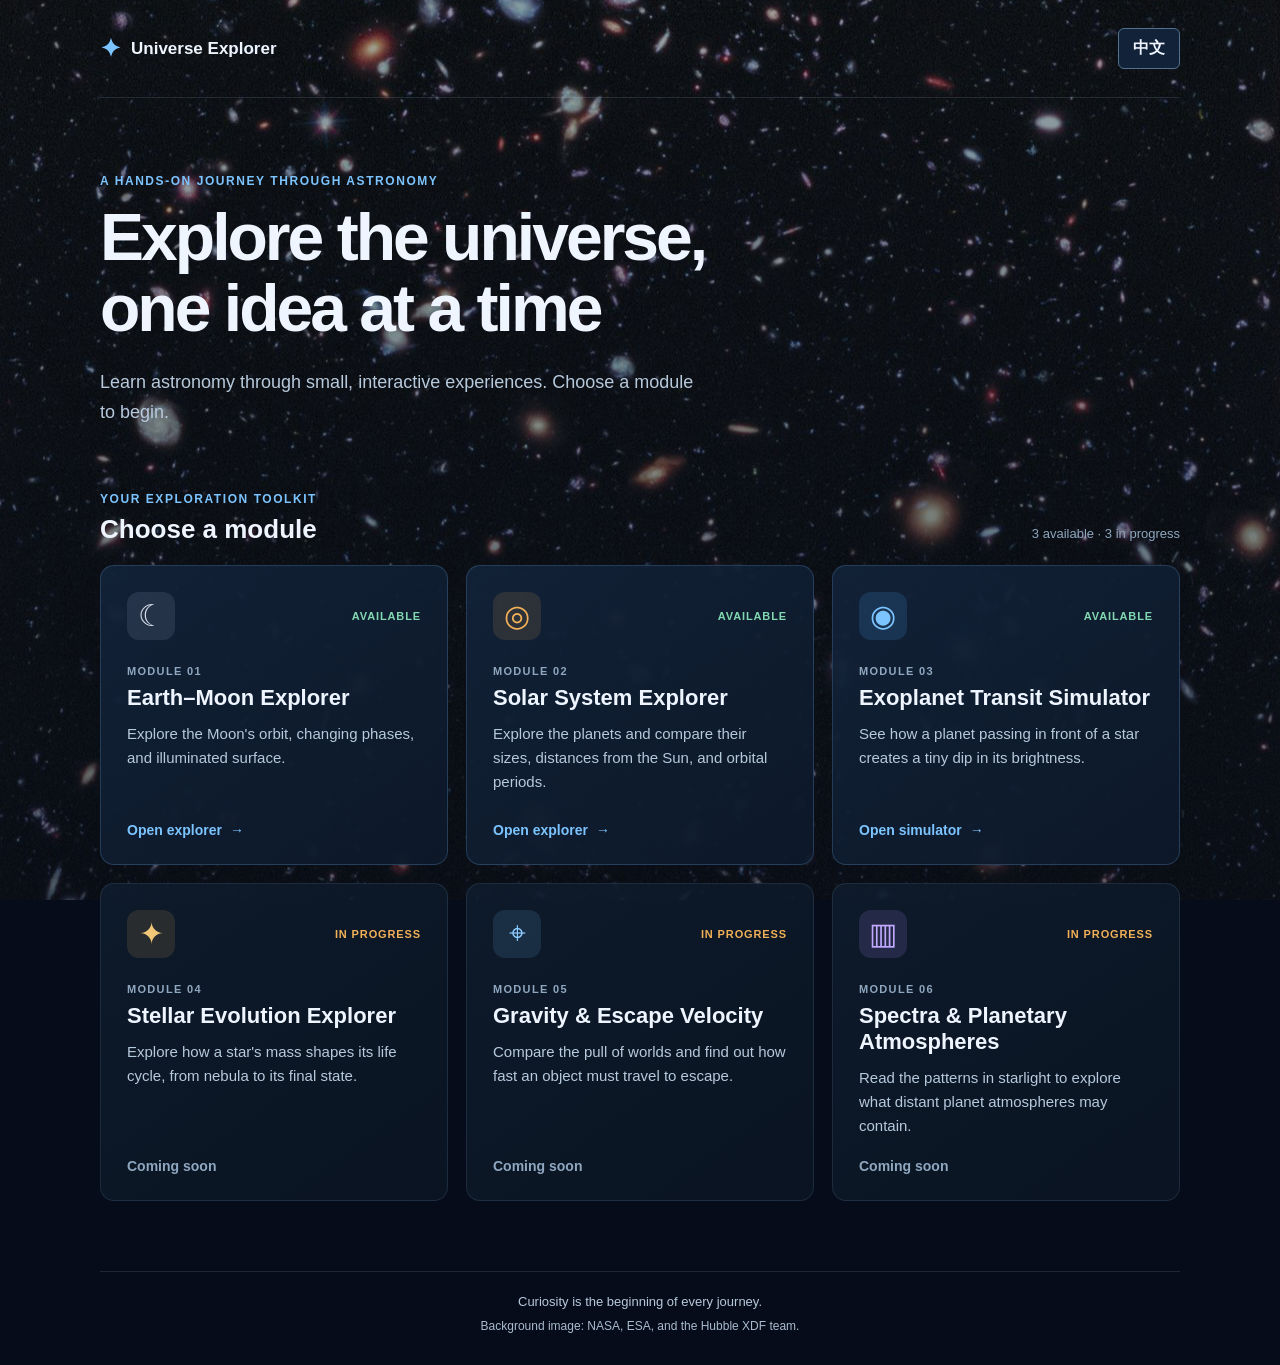
==== commit 6f3291df: "Add upcoming astronomy module cards" ====
--- a/web/index.html
+++ b/web/index.html
@@ -34,7 +34,7 @@
           <p class="eyebrow" data-i18n="collection">YOUR EXPLORATION TOOLKIT</p>
           <h2 id="modules-title" data-i18n="modulesTitle">Choose a module</h2>
         </div>
-        <span class="module-count" data-i18n="moduleCount">03 available · 00 in progress</span>
+        <span class="module-count" data-i18n="moduleCount">03 available · 03 in progress</span>
       </div>
 
       <div class="module-grid">
@@ -85,6 +85,39 @@
             <span aria-hidden="true">→</span>
           </span>
         </a>
+
+        <article class="module-card module-card-upcoming" aria-labelledby="star-evolution-title">
+          <div class="module-card-top">
+            <span class="module-icon star-evolution-icon" aria-hidden="true">✦</span>
+            <span class="module-status status-upcoming" data-i18n="inProgress">IN PROGRESS</span>
+          </div>
+          <p class="module-number" data-i18n="moduleFour">MODULE 04</p>
+          <h3 id="star-evolution-title" data-i18n="starEvolutionTitle">Stellar Evolution Explorer</h3>
+          <p class="module-description" data-i18n="starEvolutionDescription">Explore how a star's mass shapes its life cycle, from nebula to its final state.</p>
+          <span class="module-action module-action-muted" data-i18n="comingSoon">Coming soon</span>
+        </article>
+
+        <article class="module-card module-card-upcoming" aria-labelledby="gravity-title">
+          <div class="module-card-top">
+            <span class="module-icon gravity-icon" aria-hidden="true">⌖</span>
+            <span class="module-status status-upcoming" data-i18n="inProgress">IN PROGRESS</span>
+          </div>
+          <p class="module-number" data-i18n="moduleFive">MODULE 05</p>
+          <h3 id="gravity-title" data-i18n="gravityTitle">Gravity &amp; Escape Velocity</h3>
+          <p class="module-description" data-i18n="gravityDescription">Compare the pull of worlds and find out how fast an object must travel to escape.</p>
+          <span class="module-action module-action-muted" data-i18n="comingSoon">Coming soon</span>
+        </article>
+
+        <article class="module-card module-card-upcoming" aria-labelledby="spectra-title">
+          <div class="module-card-top">
+            <span class="module-icon spectra-icon" aria-hidden="true">▥</span>
+            <span class="module-status status-upcoming" data-i18n="inProgress">IN PROGRESS</span>
+          </div>
+          <p class="module-number" data-i18n="moduleSix">MODULE 06</p>
+          <h3 id="spectra-title" data-i18n="spectraTitle">Spectra &amp; Planetary Atmospheres</h3>
+          <p class="module-description" data-i18n="spectraDescription">Read the patterns in starlight to explore what distant planet atmospheres may contain.</p>
+          <span class="module-action module-action-muted" data-i18n="comingSoon">Coming soon</span>
+        </article>
       </div>
     </section>
 
--- a/web/style.css
+++ b/web/style.css
@@ -360,6 +360,19 @@
   stroke-width: 1;
 }
 
+.tidal-bulge ellipse {
+  fill: rgba(74, 162, 218, 0.2);
+  stroke: rgba(124, 196, 255, 0.86);
+  stroke-width: 1.5;
+  stroke-dasharray: 4 3;
+  transition: rx 120ms ease, transform 120ms ease;
+}
+
+.tidal-bulge circle {
+  fill: #a8dfff;
+  filter: drop-shadow(0 0 4px rgba(124, 196, 255, 0.9));
+}
+
 .orbit-moon-shadow,
 .moon-disc-shadow {
   fill: #111824;
@@ -474,6 +487,95 @@
   color: #c1d2e3;
   font-size: 14px;
   line-height: 1.7;
+}
+
+.tide-status {
+  display: flex;
+  align-items: center;
+  justify-content: space-between;
+  gap: 24px;
+  margin-top: 20px;
+  padding: 16px;
+  border: 1px solid rgba(137, 176, 211, 0.16);
+  border-radius: 12px;
+  background: rgba(5, 13, 25, 0.38);
+}
+
+.tide-state-label {
+  margin: 0 0 5px;
+  color: #9fb4c9;
+  font-size: 12px;
+}
+
+.tide-status h3 {
+  margin: 0;
+  color: #f0f6fc;
+  font-size: 19px;
+}
+
+.tide-strength {
+  width: min(320px, 52%);
+}
+
+.tide-strength-heading {
+  display: flex;
+  justify-content: space-between;
+  gap: 12px;
+  margin-bottom: 8px;
+  color: #a9bbcf;
+  font-size: 12px;
+}
+
+.tide-strength-heading strong {
+  color: #f0f6fc;
+  font-variant-numeric: tabular-nums;
+}
+
+.tide-strength-track {
+  height: 9px;
+  overflow: hidden;
+  border-radius: 999px;
+  background: rgba(137, 176, 211, 0.16);
+}
+
+.tide-strength-track span {
+  display: block;
+  width: 100%;
+  height: 100%;
+  border-radius: inherit;
+  background: linear-gradient(90deg, #4ba3f2, #83d8dc);
+  transition: width 140ms ease;
+}
+
+.tide-types {
+  display: grid;
+  grid-template-columns: repeat(2, minmax(0, 1fr));
+  gap: 12px;
+  margin-top: 18px;
+}
+
+.tide-types article {
+  padding: 14px;
+  border: 1px solid rgba(137, 176, 211, 0.14);
+  border-radius: 10px;
+  background: rgba(5, 13, 25, 0.32);
+}
+
+.tide-types h3 {
+  margin: 0 0 7px;
+  color: #dcecff;
+  font-size: 15px;
+}
+
+.tide-types p {
+  margin: 0;
+  color: #b7c9dc;
+  font-size: 13px;
+  line-height: 1.6;
+}
+
+.tide-model-note {
+  margin: 18px 0 0;
 }
 
 .solar-main {
@@ -993,6 +1095,20 @@
     font-size: 10px;
   }
 
+  .tide-status {
+    align-items: stretch;
+    flex-direction: column;
+    gap: 14px;
+  }
+
+  .tide-strength {
+    width: 100%;
+  }
+
+  .tide-types {
+    grid-template-columns: 1fr;
+  }
+
   .solar-section-heading {
     align-items: flex-start;
     flex-direction: column;
@@ -1165,6 +1281,11 @@
   outline: none;
 }
 
+.module-card-upcoming {
+  border-color: rgba(137, 176, 211, 0.14);
+  background: linear-gradient(145deg, rgba(15, 28, 45, 0.9), rgba(11, 21, 35, 0.9));
+}
+
 .module-card-top {
   display: flex;
   width: 100%;
@@ -1189,6 +1310,21 @@
 .solar-icon {
   background: rgba(242, 177, 88, 0.12);
   color: #f2b158;
+}
+
+.star-evolution-icon {
+  background: rgba(242, 177, 88, 0.12);
+  color: #f2c878;
+}
+
+.gravity-icon {
+  background: rgba(124, 196, 255, 0.12);
+  color: #8bcaff;
+}
+
+.spectra-icon {
+  background: rgba(178, 145, 255, 0.14);
+  color: #c1a9ff;
 }
 
 .moon-icon {
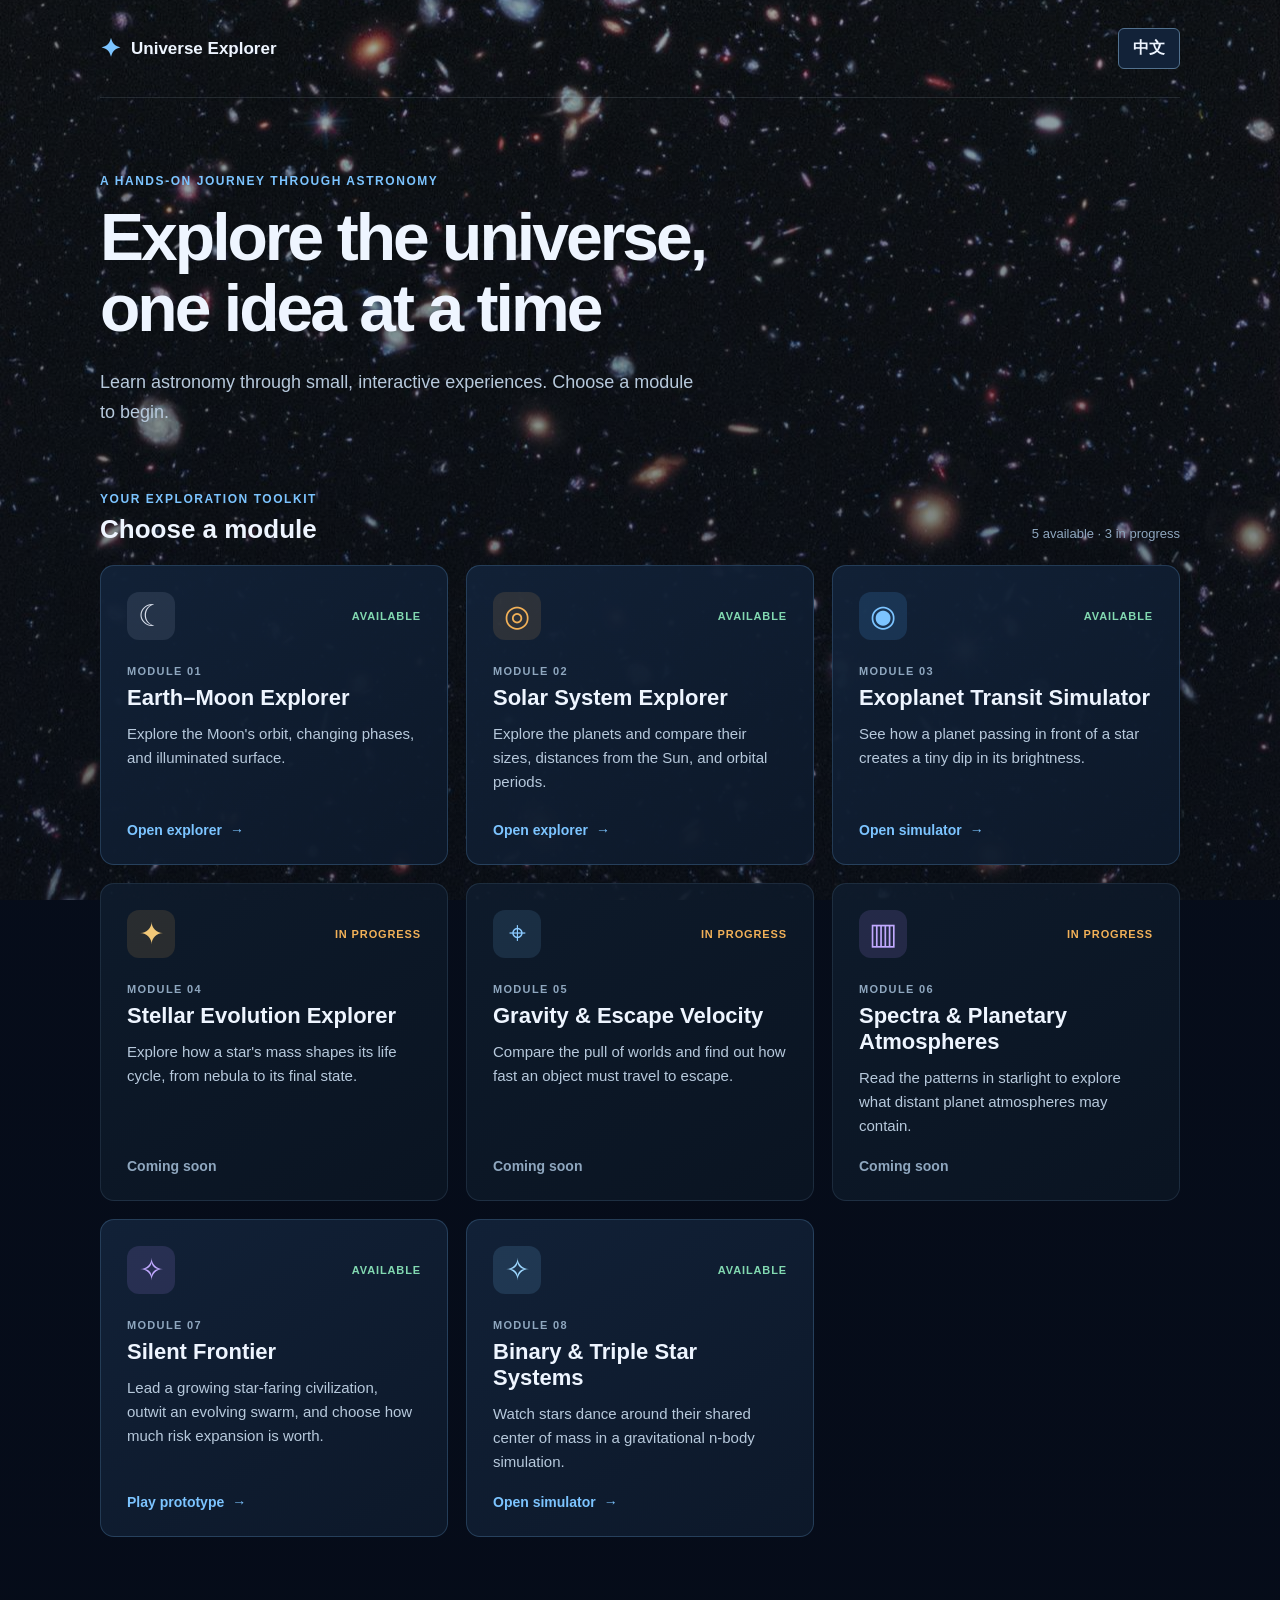
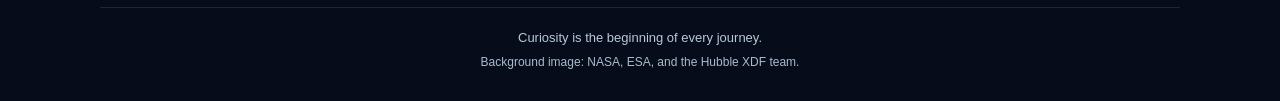
==== commit 932ecdd1: "update" ====
--- a/web/index.html
+++ b/web/index.html
@@ -34,7 +34,7 @@
           <p class="eyebrow" data-i18n="collection">YOUR EXPLORATION TOOLKIT</p>
           <h2 id="modules-title" data-i18n="modulesTitle">Choose a module</h2>
         </div>
-        <span class="module-count" data-i18n="moduleCount">03 available · 03 in progress</span>
+        <span class="module-count" data-i18n="moduleCount">04 available · 03 in progress</span>
       </div>
 
       <div class="module-grid">
@@ -118,6 +118,36 @@
           <p class="module-description" data-i18n="spectraDescription">Read the patterns in starlight to explore what distant planet atmospheres may contain.</p>
           <span class="module-action module-action-muted" data-i18n="comingSoon">Coming soon</span>
         </article>
+
+        <a class="module-card module-card-active" href="frontier.html" aria-labelledby="frontier-title">
+          <div class="module-card-top">
+            <span class="module-icon frontier-icon" aria-hidden="true">✧</span>
+            <span class="module-status status-available" data-i18n="available">AVAILABLE</span>
+          </div>
+          <p class="module-number" data-i18n="moduleSeven">MODULE 07</p>
+          <h3 id="frontier-title" data-i18n="frontierTitle">Silent Frontier</h3>
+          <p class="module-description" data-i18n="frontierDescription">
+            Lead a growing star-faring civilization, outwit an evolving swarm, and choose how much risk expansion is worth.
+          </p>
+            <span class="module-action">
+            <span data-i18n="playPrototype">Play prototype</span>
+            <span aria-hidden="true">→</span>
+          </span>
+        </a>
+
+        <a class="module-card module-card-active" href="binary-triple-system.html" aria-labelledby="binary-triple-title">
+          <div class="module-card-top">
+            <span class="module-icon binary-icon" aria-hidden="true">✧</span>
+            <span class="module-status status-available" data-i18n="available">AVAILABLE</span>
+          </div>
+          <p class="module-number" data-i18n="moduleEight">MODULE 08</p>
+          <h3 id="binary-triple-title" data-i18n="binaryTripleTitle">Binary &amp; Triple Star Systems</h3>
+          <p class="module-description" data-i18n="binaryTripleDescription">Watch stars dance around their shared center of mass in a gravitational n-body simulation.</p>
+          <span class="module-action">
+            <span data-i18n="openBinary">Open simulator</span>
+            <span aria-hidden="true">→</span>
+          </span>
+        </a>
       </div>
     </section>
 
--- a/web/style.css
+++ b/web/style.css
@@ -1,7 +1,6 @@
 * {
   box-sizing: border-box;
 }
-
 body {
   margin: 0;
   min-height: 100vh;
@@ -489,6 +488,291 @@
   line-height: 1.7;
 }
 
+.binary-page {
+  background-image:
+    radial-gradient(ellipse at 50% 18%, rgba(32, 60, 93, 0.42), transparent 55%),
+    linear-gradient(180deg, rgba(5, 11, 24, 0.84), rgba(5, 11, 24, 0.94)),
+    url("images/hubble-extreme-deep-field.jpg");
+  background-position: center top;
+}
+
+.binary-main {
+  width: min(1080px, 92%);
+  margin: 36px auto;
+}
+
+.binary-intro {
+  max-width: 820px;
+  margin: 34px 0 24px;
+  line-height: 1.7;
+}
+
+.binary-intro h2,
+.binary-explanation h2 {
+  margin: 0;
+  color: #eef5ff;
+  font-size: clamp(24px, 4vw, 34px);
+}
+
+.binary-intro > p:last-child,
+.binary-explanation > p:not(.eyebrow) {
+  color: #b7c9dc;
+  line-height: 1.75;
+}
+
+.binary-panel,
+.binary-explanation {
+  margin-top: 18px;
+  padding: 26px;
+  border: 1px solid rgba(124, 196, 255, 0.2);
+  border-radius: 14px;
+  background: linear-gradient(145deg, rgba(18, 34, 56, 0.88), rgba(9, 20, 35, 0.9));
+}
+
+.binary-actions {
+  display: flex;
+  flex-wrap: wrap;
+  gap: 8px;
+}
+
+.binary-actions .secondary-button {
+  white-space: nowrap;
+}
+
+.binary-controls {
+  display: grid;
+  grid-template-columns: minmax(160px, 1fr) minmax(220px, 1.4fr) minmax(180px, 1fr);
+  gap: 14px;
+  margin: 22px 0 16px;
+}
+
+.binary-control {
+  min-width: 0;
+  gap: 8px;
+  color: #c9d9eb;
+  font-size: 13px;
+}
+
+.binary-control select {
+  width: 100%;
+  min-height: 42px;
+  padding: 9px 30px 9px 11px;
+  border: 1px solid #52718e;
+  border-radius: 7px;
+  background: #122238;
+  color: #eef5ff;
+  font: inherit;
+}
+
+.binary-speed-control input[type="range"] {
+  width: 100%;
+  accent-color: #7cc4ff;
+}
+
+.binary-speed-control output {
+  margin-left: 5px;
+  font-variant-numeric: tabular-nums;
+}
+
+.gravity-vector-toggle {
+  display: flex;
+  flex-direction: row;
+  align-items: flex-start;
+  gap: 10px;
+  margin: 4px 0 16px;
+  color: #c9d9eb;
+  cursor: pointer;
+}
+
+.gravity-vector-toggle input {
+  width: 17px;
+  height: 17px;
+  flex: 0 0 auto;
+  margin: 1px 0 0;
+  accent-color: #7cc4ff;
+}
+
+.gravity-vector-toggle span {
+  display: grid;
+  gap: 4px;
+}
+
+.gravity-vector-toggle strong {
+  color: #dcecff;
+  font-size: 13px;
+}
+
+.gravity-vector-toggle small {
+  color: #91a9c1;
+  font-size: 12px;
+  line-height: 1.5;
+}
+
+.mass-control-panel {
+  margin: 0 0 18px;
+  padding: 15px;
+  border: 1px solid rgba(137, 176, 211, 0.17);
+  border-radius: 10px;
+  background: rgba(5, 13, 25, 0.34);
+}
+
+.mass-control-heading {
+  display: flex;
+  align-items: flex-start;
+  justify-content: space-between;
+  gap: 14px;
+  margin-bottom: 12px;
+}
+
+.mass-control-heading h3 {
+  margin: 0;
+  color: #dcecff;
+  font-size: 14px;
+}
+
+.mass-control-heading p {
+  margin: 5px 0 0;
+  color: #91a9c1;
+  font-size: 12px;
+  line-height: 1.5;
+}
+
+.mass-control-heading > span {
+  flex: 0 0 auto;
+  color: #91a9c1;
+  font-size: 11px;
+}
+
+.mass-controls {
+  display: grid;
+  grid-template-columns: repeat(auto-fit, minmax(190px, 1fr));
+  gap: 10px 16px;
+}
+
+.mass-control {
+  min-width: 0;
+  gap: 8px;
+  color: #c9d9eb;
+  font-size: 12px;
+}
+
+.mass-control-label {
+  display: flex;
+  align-items: center;
+  gap: 7px;
+}
+
+.mass-control-label i {
+  width: 9px;
+  height: 9px;
+  flex: 0 0 auto;
+  border-radius: 50%;
+  background: var(--star-color);
+  box-shadow: 0 0 8px var(--star-color);
+}
+
+.mass-control output {
+  margin-left: auto;
+  color: #eef5ff;
+  font-size: 12px;
+  font-variant-numeric: tabular-nums;
+}
+
+.mass-control input[type="range"] {
+  width: 100%;
+  margin: 0;
+  accent-color: #7cc4ff;
+}
+
+.binary-visual {
+  overflow: hidden;
+  border: 1px solid rgba(119, 157, 193, 0.18);
+  border-radius: 12px;
+  background: radial-gradient(ellipse at center, rgba(32, 62, 92, 0.45), rgba(4, 11, 21, 0.92) 75%);
+}
+
+.binary-visual canvas {
+  display: block;
+  width: 100%;
+  height: auto;
+  aspect-ratio: 5 / 3;
+  background: transparent;
+  border-radius: 0;
+}
+
+.star-legend {
+  display: flex;
+  flex-wrap: wrap;
+  gap: 10px;
+  margin-top: 14px;
+}
+
+.star-legend-item {
+  display: inline-flex;
+  align-items: center;
+  gap: 7px;
+  padding: 7px 10px;
+  border: 1px solid rgba(137, 176, 211, 0.16);
+  border-radius: 999px;
+  color: #c9d9eb;
+  font-size: 12px;
+}
+
+.star-legend-item i {
+  width: 9px;
+  height: 9px;
+  border-radius: 50%;
+  background: var(--star-color);
+  box-shadow: 0 0 9px var(--star-color);
+}
+
+.star-legend-item strong {
+  color: #eef5ff;
+  font-variant-numeric: tabular-nums;
+}
+
+.binary-stats {
+  display: grid;
+  grid-template-columns: repeat(3, minmax(0, 1fr));
+  gap: 10px;
+  margin: 16px 0 0;
+}
+
+.binary-stats > div {
+  padding: 12px 14px;
+  border: 1px solid rgba(137, 176, 211, 0.14);
+  border-radius: 10px;
+  background: rgba(5, 13, 25, 0.38);
+}
+
+.binary-stats dt {
+  color: #91a9c1;
+  font-size: 12px;
+}
+
+.binary-stats dd {
+  margin: 6px 0 0;
+  color: #eef5ff;
+  font-size: 15px;
+  font-weight: bold;
+  font-variant-numeric: tabular-nums;
+}
+
+.binary-explanation .model-note {
+  margin-top: 18px;
+}
+
+.binary-main .solar-footer {
+  padding-bottom: 32px;
+}
+
+.binary-page button:focus-visible,
+.binary-page select:focus-visible,
+.binary-page input:focus-visible {
+  outline: 2px solid #a4d7ff;
+  outline-offset: 3px;
+}
+
 .tide-status {
   display: flex;
   align-items: center;
@@ -1051,6 +1335,42 @@
 }
 
 @media (max-width: 640px) {
+  .binary-page {
+    background-attachment: scroll;
+  }
+
+  .binary-main {
+    width: min(100% - 28px, 520px);
+    margin-top: 22px;
+  }
+
+  .binary-panel,
+  .binary-explanation {
+    padding: 18px 14px;
+  }
+
+  .binary-controls {
+    grid-template-columns: 1fr;
+    gap: 12px;
+  }
+
+  .mass-control-heading {
+    flex-direction: column;
+    gap: 7px;
+  }
+
+  .mass-controls {
+    grid-template-columns: 1fr;
+  }
+
+  .binary-stats {
+    grid-template-columns: 1fr;
+  }
+
+  .binary-visual canvas {
+    min-height: 240px;
+  }
+
   .solar-page {
     background-attachment: scroll;
   }
@@ -1133,6 +1453,615 @@
 
   .solar-footer {
     flex-direction: column;
+  }
+}
+
+.frontier-game-heading,
+.frontier-log-heading {
+  display: flex;
+  align-items: center;
+  justify-content: space-between;
+  gap: 16px;
+}
+
+.frontier-game-heading h2 {
+  margin: 0;
+  color: #eef5ff;
+  font-size: clamp(22px, 3vw, 29px);
+}
+
+.frontier-stats {
+  display: grid;
+  grid-template-columns: repeat(5, minmax(0, 1fr));
+  gap: 10px;
+  margin: 24px 0;
+}
+
+.frontier-stat {
+  display: flex;
+  min-height: 75px;
+  flex-direction: column;
+  justify-content: space-between;
+  gap: 8px;
+  padding: 13px;
+  border: 1px solid rgba(137, 176, 211, 0.18);
+  border-radius: 10px;
+  background: rgba(7, 17, 31, 0.68);
+  color: #9fb4c9;
+  font-size: 12px;
+}
+
+.frontier-stat strong {
+  color: #eef5ff;
+  font-size: 20px;
+}
+
+.frontier-meter-group {
+  display: grid;
+  grid-template-columns: 1fr auto;
+  gap: 8px 12px;
+  align-items: center;
+  margin-bottom: 22px;
+}
+
+.frontier-meter-heading {
+  display: contents;
+  color: #b7c9dc;
+  font-size: 13px;
+}
+
+.frontier-meter-heading strong {
+  color: #eef5ff;
+}
+
+.frontier-meter {
+  overflow: hidden;
+  height: 9px;
+  grid-column: 1 / -1;
+  border-radius: 99px;
+  background: #091321;
+}
+
+.frontier-meter span {
+  display: block;
+  width: 12%;
+  height: 100%;
+  border-radius: inherit;
+  background: linear-gradient(90deg, #55bd9a, #f0b452, #eb6b62);
+  transition: width 180ms ease;
+}
+
+.frontier-pressure span {
+  background: linear-gradient(90deg, #7cc4ff, #b078e6, #eb6b62);
+}
+
+.frontier-map-panel,
+.frontier-log-panel {
+  padding: 16px;
+  border: 1px solid rgba(137, 176, 211, 0.16);
+  border-radius: 12px;
+  background: rgba(7, 17, 31, 0.55);
+}
+
+.frontier-map-heading {
+  display: flex;
+  align-items: center;
+  justify-content: space-between;
+  gap: 12px;
+}
+
+.frontier-map-heading h3 {
+  margin: 0;
+  color: #eef5ff;
+  font-size: 16px;
+}
+
+.frontier-map-heading > span {
+  color: #9fb4c9;
+  font-size: 12px;
+}
+
+.frontier-map-heading strong {
+  color: #7cc4ff;
+}
+
+.frontier-map-viewport {
+  overflow: hidden;
+  margin-top: 13px;
+  border: 1px solid rgba(124, 196, 255, 0.16);
+  border-radius: 12px;
+  background: #07111f;
+}
+
+.frontier-starmap {
+  display: block;
+  width: 100%;
+  height: auto;
+  min-height: 230px;
+}
+
+.starmap-background {
+  fill: #07111f;
+}
+
+.starmap-stars circle {
+  fill: #cde6ff;
+  opacity: 0.65;
+  animation: star-twinkle 3.8s ease-in-out infinite;
+}
+
+.starmap-stars circle:nth-child(3n) {
+  animation-delay: -1.5s;
+}
+
+.starmap-stars circle:nth-child(2n) {
+  animation-delay: -2.4s;
+}
+
+.starmap-routes path {
+  fill: none;
+  stroke: rgba(124, 196, 255, 0.34);
+  stroke-dasharray: 4 8;
+  stroke-width: 1.5;
+}
+
+.starmap-routes .swarm-route {
+  stroke: rgba(235, 107, 98, 0.62);
+  stroke-dasharray: 3 7;
+  animation: route-drift 7s linear infinite;
+}
+
+.frontier-world-node {
+  cursor: pointer;
+  outline: none;
+}
+
+.world-target-ring {
+  fill: rgba(124, 196, 255, 0.02);
+  stroke: transparent;
+  stroke-width: 2;
+  transition: fill 150ms ease, stroke 150ms ease;
+}
+
+.world-orbit {
+  fill: none;
+  stroke: rgba(160, 192, 220, 0.44);
+  stroke-dasharray: 3 5;
+  stroke-width: 1;
+  animation: orbit-drift 14s linear infinite;
+}
+
+.world-body {
+  stroke: rgba(225, 240, 255, 0.8);
+  stroke-width: 1.5;
+}
+
+.world-ice {
+  fill: #b9d6e8;
+}
+
+.world-rock {
+  fill: #bb8464;
+}
+
+.world-ocean {
+  fill: #337faa;
+}
+
+.world-desert {
+  fill: #d5a958;
+}
+
+.world-detail {
+  fill: none;
+  stroke: rgba(8, 18, 32, 0.6);
+  stroke-linecap: round;
+  stroke-width: 2;
+}
+
+.colony-marker {
+  display: none;
+  fill: #82d9b1;
+  stroke: #07111f;
+  stroke-width: 1.5;
+}
+
+.frontier-world-node.is-colonized .colony-marker {
+  display: block;
+}
+
+.world-map-name,
+.world-map-status {
+  fill: #dcecff;
+  font-family: Arial, sans-serif;
+  font-size: 10px;
+  font-weight: bold;
+  letter-spacing: 0.07em;
+  pointer-events: none;
+  text-anchor: middle;
+}
+
+.world-map-status {
+  fill: #8fa7bf;
+  font-size: 8px;
+  font-weight: normal;
+  letter-spacing: 0.02em;
+}
+
+.frontier-world-node.is-undiscovered .world-body {
+  filter: grayscale(0.7);
+  opacity: 0.64;
+}
+
+.frontier-world-node.is-selected .world-target-ring,
+.frontier-world-node:hover .world-target-ring,
+.frontier-world-node:focus-visible .world-target-ring {
+  fill: rgba(124, 196, 255, 0.12);
+  stroke: #7cc4ff;
+}
+
+.frontier-world-node.is-colonized .world-target-ring {
+  stroke: #82d9b1;
+}
+
+.map-sun {
+  fill: #ffe7a3;
+  filter: drop-shadow(0 0 8px rgba(242, 177, 88, 0.9));
+  transform-box: fill-box;
+  transform-origin: center;
+  animation: sun-pulse 3s ease-in-out infinite;
+}
+
+.fleet-engine-glow {
+  fill: rgba(124, 196, 255, 0.22);
+  transform-box: fill-box;
+  transform-origin: center;
+  animation: engine-pulse 450ms ease-in-out infinite alternate;
+}
+
+.map-fleet-ship,
+.map-fleet-tail {
+  pointer-events: none;
+}
+
+.map-fleet-ship {
+  fill: #7cc4ff;
+  filter: drop-shadow(0 0 5px rgba(124, 196, 255, 0.9));
+}
+
+.map-fleet-tail {
+  fill: none;
+  stroke: #b7e4ff;
+  stroke-linecap: round;
+  stroke-width: 2;
+}
+
+.starmap-home text,
+.starmap-swarm text {
+  fill: #b7c9dc;
+  font-family: Arial, sans-serif;
+  font-size: 9px;
+  font-weight: bold;
+  letter-spacing: 0.12em;
+  text-anchor: middle;
+}
+
+.swarm-pulse {
+  fill: rgba(235, 107, 98, 0.06);
+  stroke: rgba(235, 107, 98, 0.34);
+  stroke-width: 1;
+  animation: swarm-pulse 2.8s ease-in-out infinite;
+}
+
+.swarm-core {
+  fill: #d96f71;
+  filter: drop-shadow(0 0 8px rgba(235, 107, 98, 0.55));
+  transform-box: fill-box;
+  transform-origin: center;
+  animation: swarm-turn 18s linear infinite;
+}
+
+.starmap-swarm {
+  transition: transform 700ms cubic-bezier(0.2, 0.8, 0.25, 1);
+}
+
+.starmap-swarm.is-attacking .swarm-core {
+  fill: #ff9a84;
+  filter: drop-shadow(0 0 16px rgba(255, 104, 92, 0.95));
+}
+
+.target-route {
+  stroke: rgba(124, 196, 255, 0.92) !important;
+  stroke-dasharray: 2 7 !important;
+  animation: route-drift 900ms linear infinite !important;
+}
+
+.swarm-eye {
+  fill: #ffe1b4;
+}
+
+.frontier-map-hint {
+  margin: 10px 0 0;
+  color: #8fa7bf;
+  font-size: 12px;
+  line-height: 1.5;
+}
+
+.frontier-command-dock {
+  margin-top: 15px;
+  overflow: hidden;
+  border: 1px solid rgba(124, 196, 255, 0.24);
+  border-radius: 11px;
+  background: linear-gradient(145deg, rgba(15, 31, 51, 0.96), rgba(8, 19, 33, 0.97));
+}
+
+.frontier-command-heading {
+  display: flex;
+  align-items: center;
+  justify-content: space-between;
+  gap: 12px;
+  padding: 11px 13px;
+  border-bottom: 1px solid rgba(137, 176, 211, 0.14);
+  color: #9fb4c9;
+  font-size: 12px;
+  letter-spacing: 0.06em;
+  text-transform: uppercase;
+}
+
+.frontier-command-heading strong {
+  color: #7cc4ff;
+  letter-spacing: 0;
+  text-transform: none;
+}
+
+.frontier-command-grid {
+  display: grid;
+  grid-template-columns: repeat(5, minmax(0, 1fr));
+  gap: 1px;
+  background: rgba(137, 176, 211, 0.13);
+}
+
+.frontier-command-utility {
+  display: flex;
+  justify-content: flex-end;
+  gap: 8px;
+  padding: 8px 10px;
+  border-top: 1px solid rgba(137, 176, 211, 0.14);
+  background: rgba(7, 17, 31, 0.92);
+}
+
+button.frontier-reset-command {
+  display: inline-flex;
+  min-height: 34px;
+  align-items: center;
+  justify-content: center;
+  gap: 7px;
+  padding: 7px 11px;
+  border: 1px solid rgba(124, 196, 255, 0.24);
+  border-radius: 7px;
+  background: rgba(18, 34, 56, 0.92);
+  color: #b7c9dc;
+  font-size: 12px;
+}
+
+button.frontier-reset-command:hover {
+  border-color: #7cc4ff;
+  background: #17314e;
+  color: #eef5ff;
+}
+
+button.frontier-language-command {
+  min-width: 74px;
+  color: #7cc4ff;
+}
+
+button.frontier-command {
+  display: flex;
+  min-width: 0;
+  min-height: 86px;
+  align-items: flex-start;
+  gap: 9px;
+  padding: 13px 10px;
+  border: 0;
+  border-radius: 0;
+  background: rgba(8, 19, 33, 0.98);
+  color: #eef5ff;
+  text-align: left;
+  transition: background-color 150ms ease, color 150ms ease;
+}
+
+button.frontier-command:hover:not(:disabled),
+button.frontier-command:focus-visible:not(:disabled) {
+  background: #17314e;
+  outline: 1px solid #7cc4ff;
+  outline-offset: -2px;
+}
+
+button.frontier-command:disabled {
+  background: rgba(8, 19, 33, 0.78);
+  color: #8295a9;
+  cursor: not-allowed;
+  opacity: 0.6;
+}
+
+.command-icon {
+  display: grid;
+  width: 27px;
+  height: 27px;
+  flex: 0 0 27px;
+  place-items: center;
+  border: 1px solid rgba(124, 196, 255, 0.3);
+  border-radius: 7px;
+  color: #7cc4ff;
+  font-size: 17px;
+}
+
+.command-copy {
+  display: grid;
+  min-width: 0;
+  gap: 6px;
+}
+
+.command-copy strong {
+  font-size: 12px;
+  line-height: 1.3;
+}
+
+.command-copy small {
+  color: #91a8be;
+  font-size: 10px;
+  font-weight: normal;
+  line-height: 1.4;
+}
+
+@keyframes swarm-pulse {
+  0%, 100% { opacity: 0.38; }
+  50% { opacity: 1; }
+}
+
+@keyframes route-drift {
+  to { stroke-dashoffset: -40; }
+}
+
+@keyframes star-twinkle {
+  0%, 100% { opacity: 0.3; }
+  50% { opacity: 0.95; }
+}
+
+@keyframes orbit-drift {
+  to { stroke-dashoffset: -32; }
+}
+
+@keyframes sun-pulse {
+  0%, 100% { opacity: 0.82; }
+  50% { opacity: 1; }
+}
+
+@keyframes engine-pulse {
+  to { opacity: 0.4; transform: scale(1.2); }
+}
+
+@keyframes swarm-turn {
+  to { transform: rotate(360deg); }
+}
+
+.frontier-log-heading h3 {
+  margin: 0;
+  color: #eef5ff;
+  font-size: 16px;
+}
+
+.frontier-world-list,
+.frontier-log {
+  display: grid;
+  gap: 8px;
+  padding: 0;
+  margin: 13px 0 0;
+  list-style: none;
+}
+
+.frontier-world-list li {
+  padding: 0;
+}
+
+.frontier-world-select {
+  display: flex;
+  width: 100%;
+  align-items: center;
+  justify-content: space-between;
+  gap: 12px;
+  padding: 10px 11px;
+  border: 1px solid transparent;
+  background: rgba(124, 196, 255, 0.07);
+  color: #9fb4c9;
+  font-size: 13px;
+  text-align: left;
+}
+
+.frontier-world-select strong {
+  color: #dcecff;
+}
+
+.frontier-world-list .is-undiscovered .frontier-world-select {
+  opacity: 0.62;
+}
+
+.frontier-world-select[aria-pressed="true"],
+.frontier-world-list .is-colonized .frontier-world-select {
+  border-color: rgba(124, 196, 255, 0.48);
+  background: rgba(124, 196, 255, 0.12);
+}
+
+.frontier-world-list .is-colonized .frontier-world-select {
+  border-color: rgba(93, 190, 145, 0.35);
+  background: rgba(93, 190, 145, 0.13);
+}
+
+.frontier-log-heading span {
+  color: #82d9b1;
+  font-size: 12px;
+}
+
+.frontier-log {
+  max-height: 235px;
+  overflow-y: auto;
+}
+
+.frontier-log li {
+  padding: 8px 10px;
+  border-left: 2px solid #4ba3f2;
+  background: rgba(124, 196, 255, 0.06);
+  color: #b7c9dc;
+  font-size: 13px;
+  line-height: 1.5;
+}
+
+.frontier-outcome {
+  padding: 16px;
+  margin: 16px 0 0;
+  border: 1px solid rgba(235, 107, 98, 0.4);
+  border-radius: 10px;
+  background: rgba(235, 107, 98, 0.1);
+  color: #ffc1b7;
+  font-weight: bold;
+}
+
+.frontier-outcome.is-victory {
+  border-color: rgba(93, 190, 145, 0.45);
+  background: rgba(93, 190, 145, 0.1);
+  color: #a7ebc8;
+}
+
+@media (max-width: 640px) {
+  .frontier-game-heading,
+  .frontier-log-heading {
+    align-items: flex-start;
+    flex-direction: column;
+  }
+
+  .frontier-stats {
+    grid-template-columns: repeat(2, minmax(0, 1fr));
+  }
+
+  .frontier-world-list li {
+    min-width: 0;
+  }
+
+  .frontier-map-heading {
+    align-items: flex-start;
+    flex-direction: column;
+  }
+
+  .frontier-starmap {
+    min-height: 170px;
+  }
+
+  .frontier-command-grid {
+    grid-template-columns: repeat(2, minmax(0, 1fr));
+  }
+
+  button.frontier-command {
+    min-height: 76px;
   }
 }
 
@@ -1332,6 +2261,16 @@
   color: #d8deea;
 }
 
+.frontier-icon {
+  background: rgba(178, 145, 255, 0.14);
+  color: #c1a9ff;
+}
+
+.binary-icon {
+  background: rgba(124, 196, 255, 0.14);
+  color: #9ed8ff;
+}
+
 .module-status {
   font-size: 11px;
   font-weight: bold;
@@ -1430,3 +2369,516 @@
     justify-content: space-between;
   }
 }
+
+/* Original handheld LCD RPG presentation for Silent Frontier. */
+body.frontier-page {
+  background: radial-gradient(ellipse at top, #28402c 0, #142419 52%, #0b130d 100%);
+  background-attachment: fixed;
+  color: #d4e5b2;
+  font-family: "Courier New", Courier, monospace;
+}
+
+.frontier-page .frontier-console {
+  width: min(900px, calc(100% - 28px));
+  margin: 18px auto 30px;
+  font-family: "Courier New", Courier, monospace;
+}
+
+.frontier-page .top-bar h1 {
+  color: #d8e8b8;
+  font-family: inherit;
+  font-size: clamp(22px, 4vw, 34px);
+  letter-spacing: 0.06em;
+  text-shadow: 2px 2px 0 #203626;
+}
+
+.frontier-page .top-bar p,
+.frontier-page .solar-intro,
+.frontier-page .solar-intro p {
+  color: #abc293;
+  font-family: inherit;
+  line-height: 1.55;
+}
+
+.frontier-page .back-home {
+  color: #d8e8b8;
+  font-family: inherit;
+}
+
+.frontier-page .solar-intro {
+  max-width: 900px;
+  margin: 16px 0;
+  padding: 12px 14px;
+  border: 2px solid #425d3d;
+  background: #18291c;
+}
+
+.frontier-page .solar-intro h2,
+.frontier-page .frontier-game-heading h2 {
+  color: #e0edc0;
+  font-family: inherit;
+}
+
+.frontier-page .solar-intro .eyebrow,
+.frontier-page .frontier-game .eyebrow {
+  color: #9cbb76;
+  font-family: inherit;
+}
+
+.frontier-page .frontier-game.solar-panel {
+  margin: 12px 0;
+  padding: 12px;
+  border: 4px double #526b43;
+  border-radius: 8px;
+  background: #18291c;
+  box-shadow: 0 8px 30px rgba(0, 0, 0, 0.32), inset 0 0 0 2px #0e1a12;
+  color: #d4e5b2;
+  font-family: inherit;
+}
+
+.frontier-page .section-description {
+  color: #abc293;
+  font-family: inherit;
+}
+
+.frontier-page .frontier-stats {
+  gap: 4px;
+  margin: 12px 0;
+  padding: 7px;
+  border: 2px solid #526b43;
+  background: #adbd8e;
+}
+
+.frontier-page .frontier-stat {
+  min-height: 54px;
+  gap: 4px;
+  padding: 6px;
+  border: 1px solid #78895d;
+  border-radius: 0;
+  background: #c6d3a7;
+  color: #293d29;
+  font-family: inherit;
+  font-size: 11px;
+}
+
+.frontier-page .frontier-stat strong {
+  color: #17291d;
+  font-family: inherit;
+  font-size: 18px;
+}
+
+.frontier-page .frontier-meter-group {
+  gap: 5px 10px;
+  padding: 8px;
+  margin-bottom: 10px;
+  border: 2px solid #526b43;
+  background: #adbd8e;
+}
+
+.frontier-page .frontier-meter-heading {
+  color: #293d29;
+  font-family: inherit;
+}
+
+.frontier-page .frontier-meter-heading strong {
+  color: #17291d;
+  font-family: inherit;
+}
+
+.frontier-page .frontier-meter {
+  height: 8px;
+  border: 1px solid #78895d;
+  border-radius: 0;
+  background: #87966b;
+}
+
+.frontier-page .frontier-meter span {
+  border-radius: 0;
+  background: repeating-linear-gradient(90deg, #294a31 0 8px, #91a86d 8px 10px);
+}
+
+.frontier-page .frontier-pressure span {
+  background: repeating-linear-gradient(90deg, #8c6438 0 8px, #c5a16a 8px 10px);
+}
+
+.frontier-page .frontier-map-panel,
+.frontier-page .frontier-log-panel {
+  padding: 9px;
+  border: 3px double #718257;
+  border-radius: 4px;
+  background: #aebd8f;
+  color: #263a28;
+  font-family: inherit;
+}
+
+.frontier-page .frontier-map-heading h3,
+.frontier-page .frontier-log-heading h3 {
+  color: #203523;
+  font-family: inherit;
+  letter-spacing: 0.04em;
+  text-transform: uppercase;
+}
+
+.frontier-page .frontier-map-heading > span,
+.frontier-page .frontier-map-heading strong {
+  color: #34492e;
+  font-family: inherit;
+}
+
+.frontier-page .frontier-map-viewport {
+  width: min(100%, 760px);
+  margin: 8px auto 0;
+  border: 3px solid #4e6540;
+  border-radius: 2px;
+  background: #b9c99a;
+  box-shadow: inset 0 0 18px rgba(34, 55, 32, 0.22);
+}
+
+.frontier-page .frontier-starmap {
+  max-height: 370px;
+  image-rendering: pixelated;
+}
+
+.frontier-page .frontier-starmap .starmap-background {
+  fill: #b9c99a !important;
+}
+
+.frontier-page .frontier-starmap .starmap-stars circle {
+  fill: #506447 !important;
+  opacity: 0.72;
+}
+
+.frontier-page .frontier-starmap .starmap-routes path:not(.target-route):not(.swarm-route) {
+  stroke: #89986f !important;
+  stroke-dasharray: 2 7;
+  stroke-width: 2;
+}
+
+.frontier-page .frontier-starmap .target-route {
+  stroke: #314e38 !important;
+  stroke-width: 3;
+}
+
+.frontier-page .frontier-starmap .swarm-route {
+  stroke: #8b5f3e !important;
+  stroke-width: 2;
+}
+
+.frontier-page .frontier-starmap .world-target-ring {
+  fill: rgba(73, 100, 54, 0.12) !important;
+  stroke: transparent !important;
+}
+
+.frontier-page .frontier-starmap .frontier-world-node.is-selected .world-target-ring,
+.frontier-page .frontier-starmap .frontier-world-node:focus-visible .world-target-ring {
+  fill: rgba(73, 100, 54, 0.26) !important;
+  stroke: #334d35 !important;
+}
+
+.frontier-page .frontier-starmap .world-orbit {
+  stroke: #71855a !important;
+}
+
+.frontier-page .frontier-starmap .world-body {
+  stroke: #eff0c8 !important;
+  stroke-width: 2;
+}
+
+.frontier-page .frontier-starmap .world-ice { fill: #dbe4bf !important; }
+.frontier-page .frontier-starmap .world-rock { fill: #ba8861 !important; }
+.frontier-page .frontier-starmap .world-ocean { fill: #709b83 !important; }
+.frontier-page .frontier-starmap .world-desert { fill: #d4b576 !important; }
+
+.frontier-page .frontier-starmap .world-detail {
+  stroke: #52664a !important;
+}
+
+.frontier-page .frontier-starmap .world-map-name {
+  fill: #203523 !important;
+  font-family: "Courier New", Courier, monospace;
+  font-weight: bold;
+}
+
+.frontier-page .frontier-starmap .world-map-status {
+  fill: #40563b !important;
+  font-family: "Courier New", Courier, monospace;
+}
+
+.frontier-page .frontier-starmap .map-sun {
+  fill: #e3bc67 !important;
+  stroke: #70552e;
+  stroke-width: 2;
+  filter: none;
+}
+
+.frontier-page .frontier-starmap .map-sun-glow {
+  opacity: 0.34;
+}
+
+.frontier-page .frontier-starmap .fleet-engine-glow {
+  fill: rgba(57, 83, 47, 0.28) !important;
+}
+
+.frontier-page .frontier-starmap .map-fleet-ship {
+  fill: #314e38 !important;
+  filter: none;
+}
+
+.frontier-page .frontier-starmap .map-fleet-tail {
+  stroke: #314e38 !important;
+}
+
+.frontier-page .frontier-starmap .starmap-home text,
+.frontier-page .frontier-starmap .starmap-swarm text {
+  fill: #263a28 !important;
+  font-family: "Courier New", Courier, monospace;
+}
+
+.frontier-page .frontier-starmap .swarm-pulse {
+  fill: rgba(139, 95, 62, 0.16) !important;
+  stroke: #8b5f3e !important;
+}
+
+.frontier-page .frontier-starmap .swarm-core {
+  fill: #806342 !important;
+  filter: none;
+}
+
+.frontier-page .frontier-starmap .swarm-eye {
+  fill: #e6d79d !important;
+}
+
+.frontier-page .frontier-map-hint {
+  color: #34492e;
+  font-family: inherit;
+}
+
+.frontier-page .frontier-world-select {
+  border-color: #8b9b6f;
+  border-radius: 0;
+  background: #c3d0a3;
+  color: #35472f;
+  font-family: inherit;
+}
+
+.frontier-page .frontier-world-select strong {
+  color: #1f3325;
+  font-family: inherit;
+}
+
+.frontier-page .frontier-world-select[aria-pressed="true"] {
+  border-color: #344d35;
+  background: #d0d9b4;
+  box-shadow: inset 3px 0 #344d35;
+}
+
+.frontier-page .frontier-command-dock {
+  margin-top: 9px;
+  border: 3px double #718257;
+  border-radius: 3px;
+  background: #18291c;
+}
+
+.frontier-page .frontier-command-heading {
+  border-color: #718257;
+  background: #233a29;
+  color: #c4d4a1;
+  font-family: inherit;
+}
+
+.frontier-page .frontier-command-heading strong {
+  color: #e1edbf;
+  font-family: inherit;
+}
+
+.frontier-page .frontier-command-grid {
+  gap: 0;
+  background: #718257;
+}
+
+.frontier-page button.frontier-command {
+  min-height: 68px;
+  border: 1px solid #829267;
+  background: #b9c99a;
+  color: #233626;
+  font-family: inherit;
+}
+
+.frontier-page button.frontier-command:hover:not(:disabled),
+.frontier-page button.frontier-command:focus-visible:not(:disabled) {
+  background: #d3dfb3;
+  outline-color: #334d35;
+}
+
+.frontier-page button.frontier-command:disabled {
+  background: #919f75;
+  color: #596848;
+  opacity: 0.8;
+}
+
+.frontier-page .command-icon {
+  border-color: #72845c;
+  border-radius: 2px;
+  color: #34492e;
+  font-family: inherit;
+}
+
+.frontier-page .command-copy strong {
+  color: #1f3325;
+  font-family: inherit;
+}
+
+.frontier-page .command-copy small {
+  color: #40563b;
+  font-family: inherit;
+}
+
+.frontier-page .frontier-command-utility {
+  border-color: #718257;
+  background: #233a29;
+}
+
+.frontier-page button.frontier-reset-command {
+  border-color: #829267;
+  border-radius: 2px;
+  background: #b9c99a;
+  color: #253a28;
+  font-family: inherit;
+}
+
+.frontier-page button.frontier-reset-command:hover {
+  background: #d3dfb3;
+  color: #17291d;
+}
+
+.frontier-page .frontier-log li {
+  border-color: #526b43;
+  background: #c6d3a7;
+  color: #263a28;
+  font-family: inherit;
+}
+
+.frontier-page .frontier-log-heading span {
+  color: #40563b;
+  font-family: inherit;
+}
+
+.frontier-page .frontier-outcome {
+  border-color: #8b5f3e;
+  border-radius: 2px;
+  background: #d7c59c;
+  color: #4a3823;
+  font-family: inherit;
+}
+
+.frontier-page .frontier-outcome.is-victory {
+  border-color: #536b44;
+  background: #cfdbac;
+  color: #263a28;
+}
+
+.frontier-page .frontier-console > .solar-panel:not(.frontier-game) {
+  padding: 12px;
+  border: 2px solid #425d3d;
+  border-radius: 3px;
+  background: #18291c;
+}
+
+@media (max-width: 640px) {
+  .frontier-page .frontier-console {
+    width: calc(100% - 20px);
+    margin-top: 10px;
+  }
+
+  .frontier-page .frontier-game.solar-panel {
+    padding: 8px;
+  }
+
+  .frontier-page .frontier-map-viewport {
+    width: 100%;
+  }
+
+  .frontier-page .frontier-stats {
+    grid-template-columns: repeat(2, minmax(0, 1fr));
+  }
+
+  .frontier-page .frontier-command-grid {
+    grid-template-columns: repeat(2, minmax(0, 1fr));
+  }
+}
+
+.frontier-password-screen {
+  display: grid;
+  min-height: 78vh;
+  align-items: center;
+}
+
+.frontier-password-panel {
+  width: min(440px, 100%);
+  margin: 0 auto;
+}
+
+.frontier-password-panel h1 {
+  margin: 0 0 12px;
+  color: #eef5ff;
+  font-size: clamp(26px, 5vw, 36px);
+}
+
+.frontier-password-panel form {
+  display: grid;
+  gap: 12px;
+  margin-top: 20px;
+}
+
+.frontier-password-panel label {
+  color: #c9d9eb;
+}
+
+.frontier-password-panel input {
+  width: 100%;
+  letter-spacing: 0.3em;
+}
+
+.frontier-password-error {
+  margin: 0;
+  color: #ff9e9e;
+}
+
+.frontier-password-panel > button {
+  margin-top: 14px;
+}
+
+.frontier-password-actions {
+  display: flex;
+  align-items: center;
+  gap: 10px;
+  margin-top: 14px;
+}
+
+.frontier-password-actions > button {
+  margin-top: 0;
+}
+
+.frontier-password-back {
+  display: inline-flex;
+  min-height: 42px;
+  align-items: center;
+  padding: 9px 14px;
+  border: 1px solid #526d89;
+  border-radius: 6px;
+  background: rgba(18, 34, 56, 0.82);
+  color: #e2effc;
+  text-decoration: none;
+}
+
+.frontier-password-back:hover,
+.frontier-password-back:focus-visible {
+  border-color: #7cc4ff;
+  background: #1b3551;
+  outline: none;
+}
+
+#password-gate[hidden],
+#frontier-content[hidden] {
+  display: none !important;
+}
